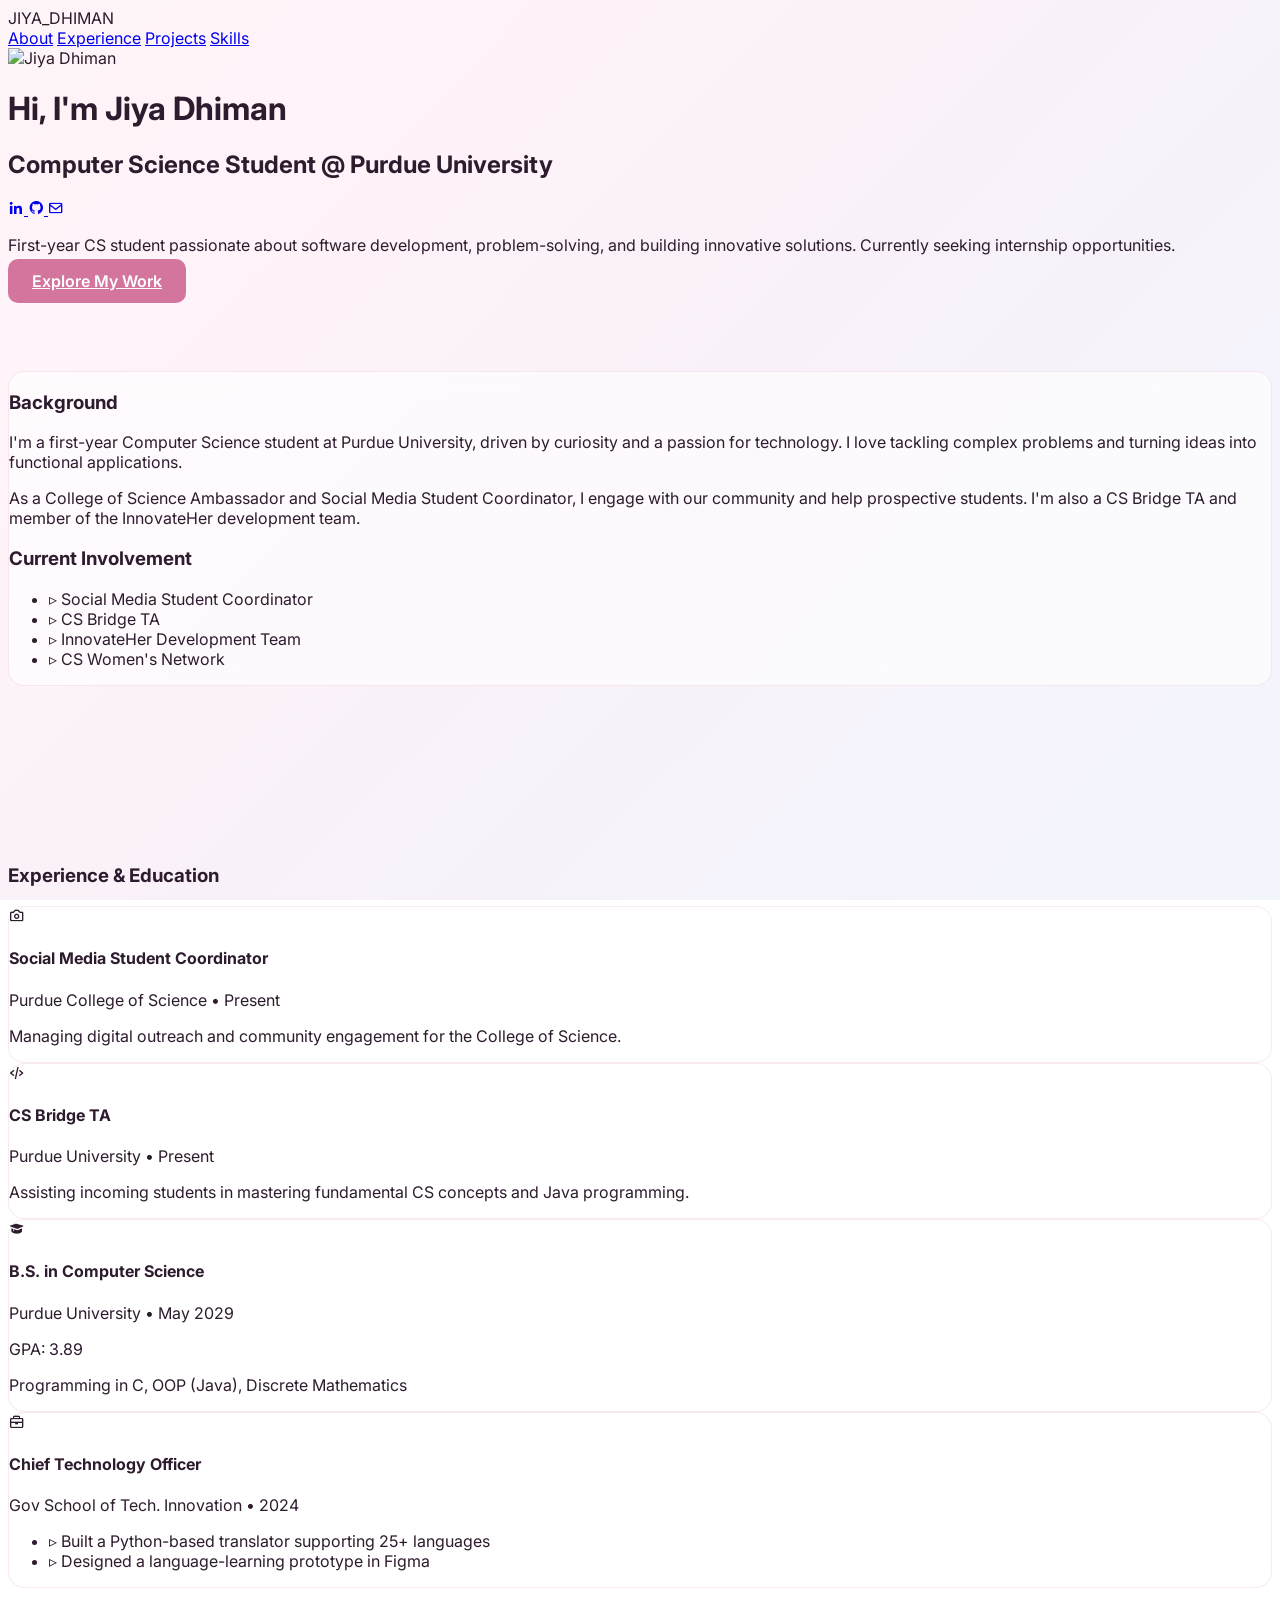
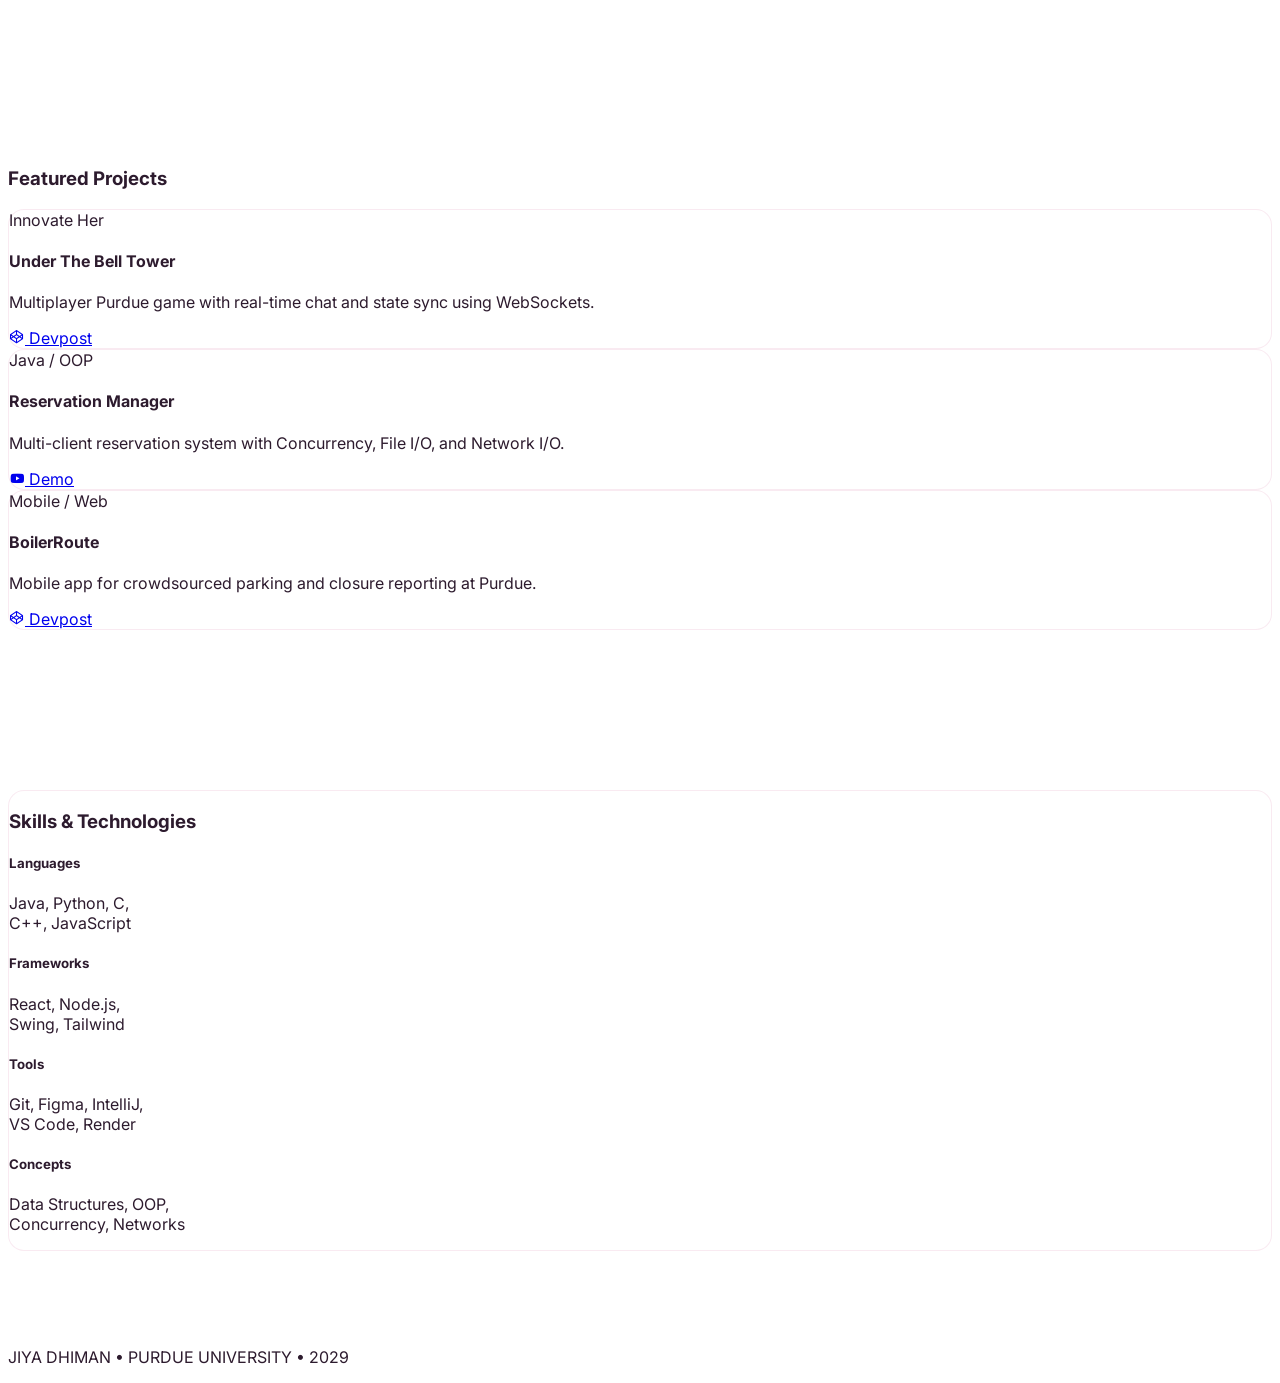
==== index.html @ 9a2dd588 "update" ====
<!DOCTYPE html>
<html lang="en">
<head>
    <meta charset="UTF-8">
    <meta name="viewport" content="width=device-width, initial-scale=1.0">
    <title>Jiya Dhiman | Purdue CS</title>
    <script src="https://cdn.tailwindcss.com"></script>
    <link href='https://unpkg.com/boxicons@2.1.4/css/boxicons.min.css' rel='stylesheet'>
    <link href="https://fonts.googleapis.com/css2?family=Inter:wght@400;500;600;700;800&display=swap" rel="stylesheet">
    <style>
        :root {
            --primary-pink: #d4759e;
            --border-glow: rgba(212, 117, 158, 0.15);
        }

        body {
            background: linear-gradient(135deg, #fef5f8 0%, #fef3f9 25%, #f9f1f9 50%, #f5f3fb 75%, #f3f5fc 100%);
            background-attachment: fixed;
            color: #2d1b2e;
            font-family: 'Inter', sans-serif;
            scroll-behavior: smooth;
        }

        .glass-card {
            background: rgba(255, 255, 255, 0.6);
            backdrop-filter: blur(12px);
            border: 1px solid var(--border-glow);
            border-radius: 1rem;
            transition: all 0.3s ease;
        }

        .glass-card:hover {
            transform: translateY(-5px);
            border-color: var(--primary-pink);
            box-shadow: 0 10px 30px -10px rgba(212, 117, 158, 0.3);
        }

        .pink-button {
            background-color: var(--primary-pink);
            color: white;
            padding: 0.75rem 1.5rem;
            border-radius: 0.625rem;
            font-weight: 600;
            transition: transform 0.2s;
        }

        .pink-button:hover {
            transform: scale(1.05);
        }

        section { padding-top: 5rem; padding-bottom: 5rem; }
    </style>
</head>
<body>

    <nav class="fixed top-0 w-full bg-white/70 backdrop-blur-md border-b border-pink-100 z-50 px-6 py-4">
        <div class="max-w-6xl mx-auto flex justify-between items-center">
            <div class="text-xl font-extrabold tracking-tighter text-[#d4759e]">JIYA_DHIMAN</div>
            <div class="hidden md:flex space-x-8 font-semibold text-sm uppercase tracking-wider">
                <a href="#about" class="hover:text-[#d4759e]">About</a>
                <a href="#experience" class="hover:text-[#d4759e]">Experience</a>
                <a href="#projects" class="hover:text-[#d4759e]">Projects</a>
                <a href="#skills" class="hover:text-[#d4759e]">Skills</a>
            </div>
        </div>
    </nav>

    <header class="min-h-screen flex flex-col items-center pt-32 text-center px-6">
        <div class="mb-10">
            <div class="w-80 h-80 rounded-full border-4 border-[#d4759e]/30 overflow-hidden shadow-2xl mx-auto">
                <img src="BPR_0367 (1).jpg" alt="Jiya Dhiman" class="w-full h-full object-cover shadow-inner" style="object-position: 60% 30%;">
            </div>
        </div>

        <h1 class="text-5xl md:text-7xl font-extrabold mb-4 tracking-tight">
            Hi, I'm <span class="text-[#d4759e]">Jiya Dhiman</span>
        </h1>
        <h2 class="text-xl md:text-2xl text-gray-500 font-medium mb-8">
            Computer Science Student @ Purdue University
        </h2>

        <div class="flex justify-center gap-6 mb-10">
            <a href="https://www.linkedin.com/in/jiya-dhiman-4bb05b312/" target="_blank" class="p-3 bg-white/50 rounded-full hover:bg-[#d4759e] hover:text-white transition-all shadow-sm flex items-center justify-center">
                <i class='bx bxl-linkedin text-2xl'></i>
            </a>
            <a href="https://github.com/jiya-dhiman" target="_blank" class="p-3 bg-white/50 rounded-full hover:bg-[#d4759e] hover:text-white transition-all shadow-sm flex items-center justify-center">
                <i class='bx bxl-github text-2xl'></i>
            </a>
            <a href="mailto:jdhiman@purdue.edu" class="p-3 bg-white/50 rounded-full hover:bg-[#d4759e] hover:text-white transition-all shadow-sm flex items-center justify-center">
                <i class='bx bx-envelope text-2xl'></i>
            </a>
        </div>

        <p class="max-w-2xl text-lg text-gray-600 leading-relaxed mb-10">
            First-year CS student passionate about software development, problem-solving, and building innovative solutions. Currently seeking internship opportunities.
        </p>
        <a href="#projects" class="pink-button shadow-xl">Explore My Work</a>
    </header>

    <section id="about" class="max-w-5xl mx-auto px-6">
        <div class="glass-card p-10 grid md:grid-cols-2 gap-12">
            <div>
                <h3 class="text-3xl font-bold mb-6">Background</h3>
                <p class="text-gray-700 leading-relaxed mb-4">
                    I'm a first-year Computer Science student at Purdue University, driven by curiosity and a passion for technology. I love tackling complex problems and turning ideas into functional applications.
                </p>
                <p class="text-gray-700 leading-relaxed">
                    As a College of Science Ambassador and Social Media Student Coordinator, I engage with our community and help prospective students. I'm also a CS Bridge TA and member of the InnovateHer development team.
                </p>
            </div>
            <div class="bg-white/40 p-6 rounded-xl border border-pink-50">
                <h3 class="text-xl font-bold mb-4">Current Involvement</h3>
                <ul class="space-y-3">
                    <li class="flex items-center gap-3"><span class="text-[#d4759e]">▹</span> Social Media Student Coordinator</li>
                    <li class="flex items-center gap-3"><span class="text-[#d4759e]">▹</span> CS Bridge TA</li>
                    <li class="flex items-center gap-3"><span class="text-[#d4759e]">▹</span> InnovateHer Development Team</li>
                    <li class="flex items-center gap-3"><span class="text-[#d4759e]">▹</span> CS Women's Network</li>
                </ul>
            </div>
        </div>
    </section>

    <section id="experience" class="max-w-4xl mx-auto px-6">
        <h3 class="text-3xl font-bold text-center mb-12 text-[#d4759e]">Experience & Education</h3>
        <div class="space-y-8">
            <div class="glass-card p-8 flex gap-6">
                <div class="hidden sm:block p-4 bg-pink-100 rounded-lg h-fit text-[#d4759e]"><i class='bx bx-camera text-2xl'></i></div>
                <div>
                    <h4 class="text-xl font-bold">Social Media Student Coordinator</h4>
                    <p class="font-semibold text-gray-600">Purdue College of Science • Present</p>
                    <p class="mt-2 text-gray-600 text-sm">Managing digital outreach and community engagement for the College of Science.</p>
                </div>
            </div>

            <div class="glass-card p-8 flex gap-6">
                <div class="hidden sm:block p-4 bg-pink-100 rounded-lg h-fit text-[#d4759e]"><i class='bx bx-code-alt text-2xl'></i></div>
                <div>
                    <h4 class="text-xl font-bold">CS Bridge TA</h4>
                    <p class="font-semibold text-gray-600">Purdue University • Present</p>
                    <p class="mt-2 text-gray-600 text-sm">Assisting incoming students in mastering fundamental CS concepts and Java programming.</p>
                </div>
            </div>

            <div class="glass-card p-8 flex gap-6">
                <div class="hidden sm:block p-4 bg-pink-100 rounded-lg h-fit text-[#d4759e]"><i class='bx bxs-graduation text-2xl'></i></div>
                <div>
                    <h4 class="text-xl font-bold">B.S. in Computer Science</h4>
                    <p class="font-semibold text-gray-600">Purdue University • May 2029</p>
                    <p class="text-sm text-[#d4759e] font-bold mt-1">GPA: 3.89</p>
                    <p class="mt-4 text-gray-600 text-sm italic">Programming in C, OOP (Java), Discrete Mathematics</p>
                </div>
            </div>
            <div class="glass-card p-8 flex gap-6">
                <div class="hidden sm:block p-4 bg-pink-100 rounded-lg h-fit text-[#d4759e]"><i class='bx bx-briefcase text-2xl'></i></div>
                <div>
                    <h4 class="text-xl font-bold">Chief Technology Officer</h4>
                    <p class="font-semibold text-gray-600">Gov School of Tech. Innovation • 2024</p>
                    <ul class="mt-4 text-gray-600 text-sm space-y-2">
                        <li>▹ Built a Python-based translator supporting 25+ languages</li>
                        <li>▹ Designed a language-learning prototype in Figma</li>
                    </ul>
                </div>
            </div>
        </div>
    </section>

    <section id="projects" class="max-w-6xl mx-auto px-6">
        <h3 class="text-3xl font-bold text-center mb-12 text-[#d4759e]">Featured Projects</h3>
        <div class="grid md:grid-cols-3 gap-8">
            <div class="glass-card p-8 flex flex-col">
                <span class="text-[10px] font-bold uppercase tracking-widest text-[#d4759e] mb-2">Innovate Her</span>
                <h4 class="text-xl font-bold mb-4">Under The Bell Tower</h4>
                <p class="text-gray-600 text-sm flex-grow">Multiplayer Purdue game with real-time chat and state sync using WebSockets.</p>
                <div class="mt-6 flex gap-4 text-gray-400">
                    <a href="https://devpost.com/YOUR_LINK_HERE" target="_blank" class="hover:text-[#d4759e] flex items-center gap-1 text-xs font-bold uppercase"><i class='bx bxl-codepen text-xl'></i> Devpost</a>
                </div>
            </div>

            <div class="glass-card p-8 flex flex-col">
                <span class="text-[10px] font-bold uppercase tracking-widest text-[#d4759e] mb-2">Java / OOP</span>
                <h4 class="text-xl font-bold mb-4">Reservation Manager</h4>
                <p class="text-gray-600 text-sm flex-grow">Multi-client reservation system with Concurrency, File I/O, and Network I/O.</p>
                <div class="mt-6 flex gap-4 text-gray-400">
                    <a href="https://youtube.com/YOUR_LINK_HERE" target="_blank" class="hover:text-[#d4759e] flex items-center gap-1 text-xs font-bold uppercase"><i class='bx bxl-youtube text-xl'></i> Demo</a>
                </div>
            </div>

            <div class="glass-card p-8 flex flex-col">
                <span class="text-[10px] font-bold uppercase tracking-widest text-[#d4759e] mb-2">Mobile / Web</span>
                <h4 class="text-xl font-bold mb-4">BoilerRoute</h4>
                <p class="text-gray-600 text-sm flex-grow">Mobile app for crowdsourced parking and closure reporting at Purdue.</p>
                <div class="mt-6 flex gap-4 text-gray-400">
                    <a href="https://devpost.com/YOUR_LINK_HERE" target="_blank" class="hover:text-[#d4759e] flex items-center gap-1 text-xs font-bold uppercase"><i class='bx bxl-codepen text-xl'></i> Devpost</a>
                </div>
            </div>
        </div>
    </section>

    <section id="skills" class="max-w-5xl mx-auto px-6">
        <div class="glass-card p-10">
            <h3 class="text-2xl font-bold mb-8 text-center">Skills & Technologies</h3>
            <div class="grid grid-cols-2 md:grid-cols-4 gap-6 text-center">
                <div>
                    <h5 class="font-bold text-[#d4759e] mb-3">Languages</h5>
                    <p class="text-sm text-gray-600 leading-loose">Java, Python, C,<br>C++, JavaScript</p>
                </div>
                <div>
                    <h5 class="font-bold text-[#d4759e] mb-3">Frameworks</h5>
                    <p class="text-sm text-gray-600 leading-loose">React, Node.js,<br>Swing, Tailwind</p>
                </div>
                <div>
                    <h5 class="font-bold text-[#d4759e] mb-3">Tools</h5>
                    <p class="text-sm text-gray-600 leading-loose">Git, Figma, IntelliJ,<br>VS Code, Render</p>
                </div>
                <div>
                    <h5 class="font-bold text-[#d4759e] mb-3">Concepts</h5>
                    <p class="text-sm text-gray-600 leading-loose">Data Structures, OOP,<br>Concurrency, Networks</p>
                </div>
            </div>
        </div>
    </section>

    <footer class="py-12 border-t border-pink-100 text-center text-gray-400 text-xs tracking-widest">
        <p>JIYA DHIMAN • PURDUE UNIVERSITY • 2029</p>
    </footer>

</body>
</html>
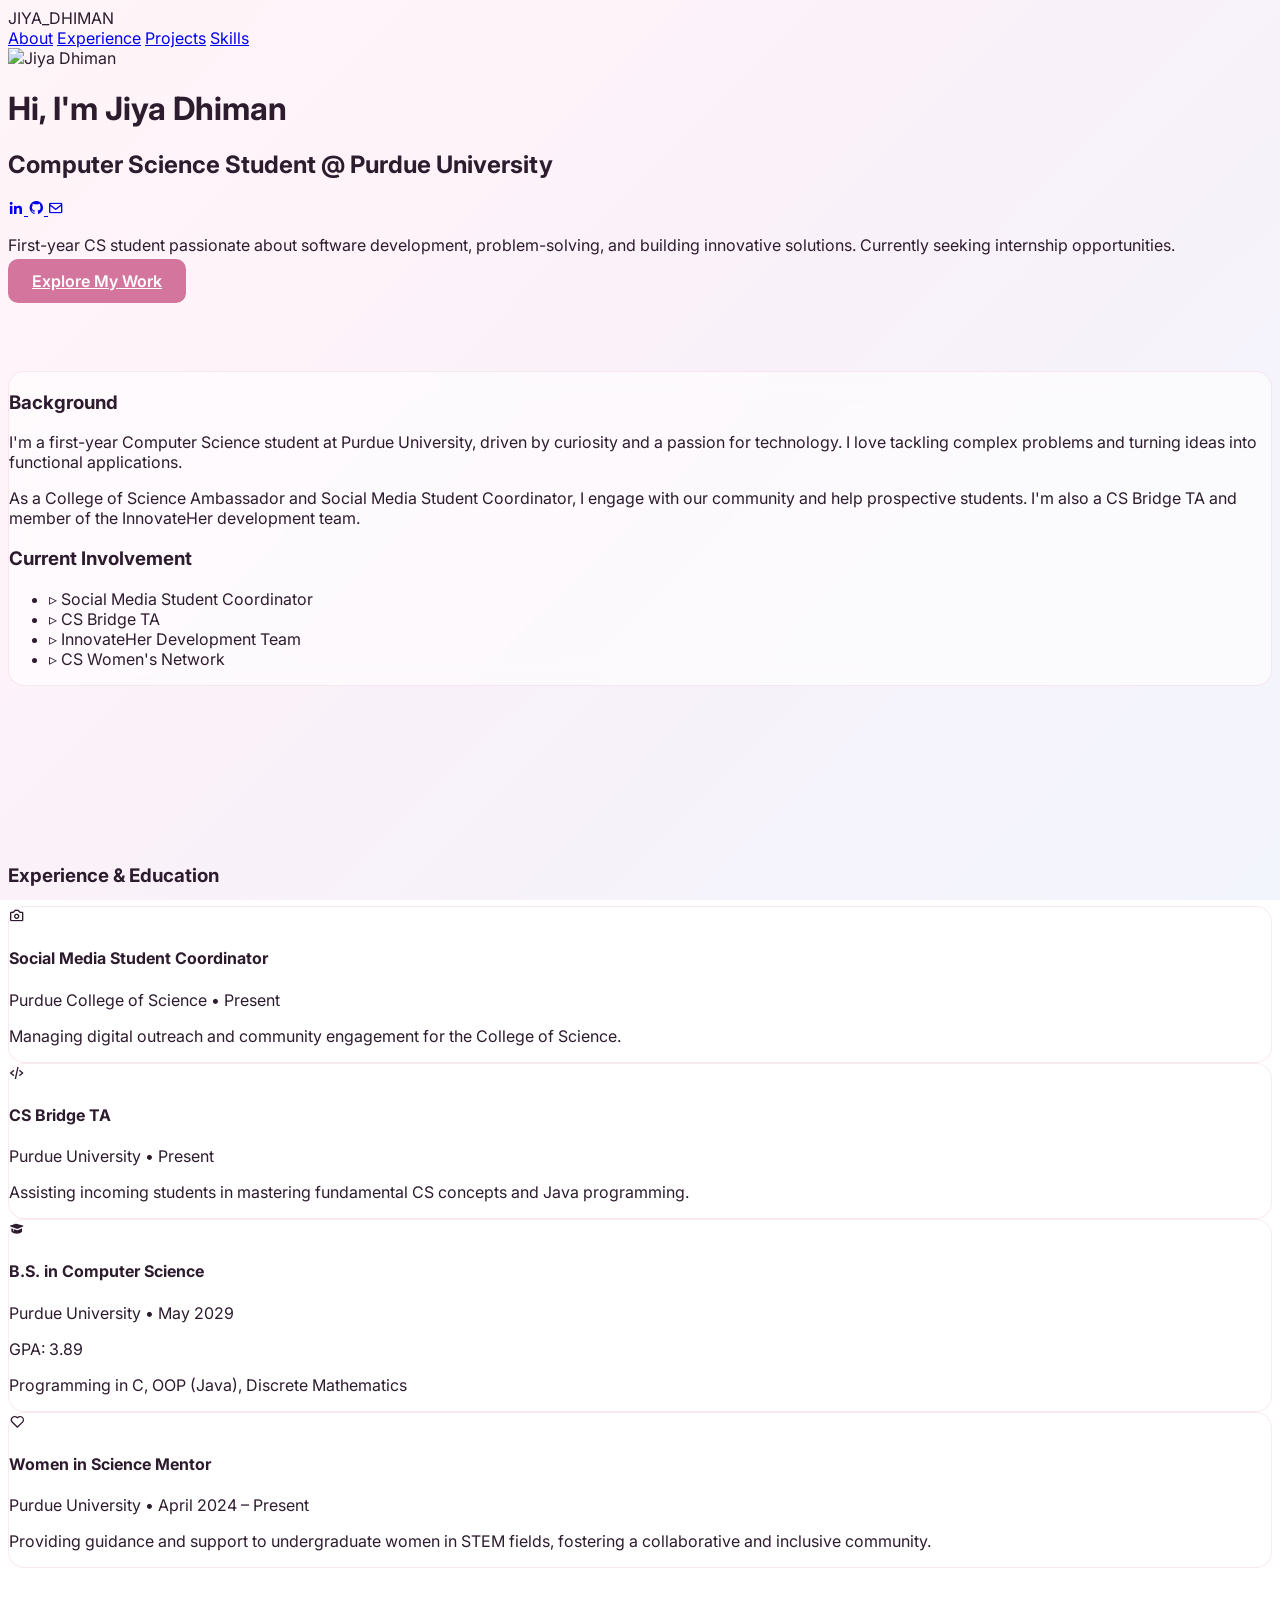
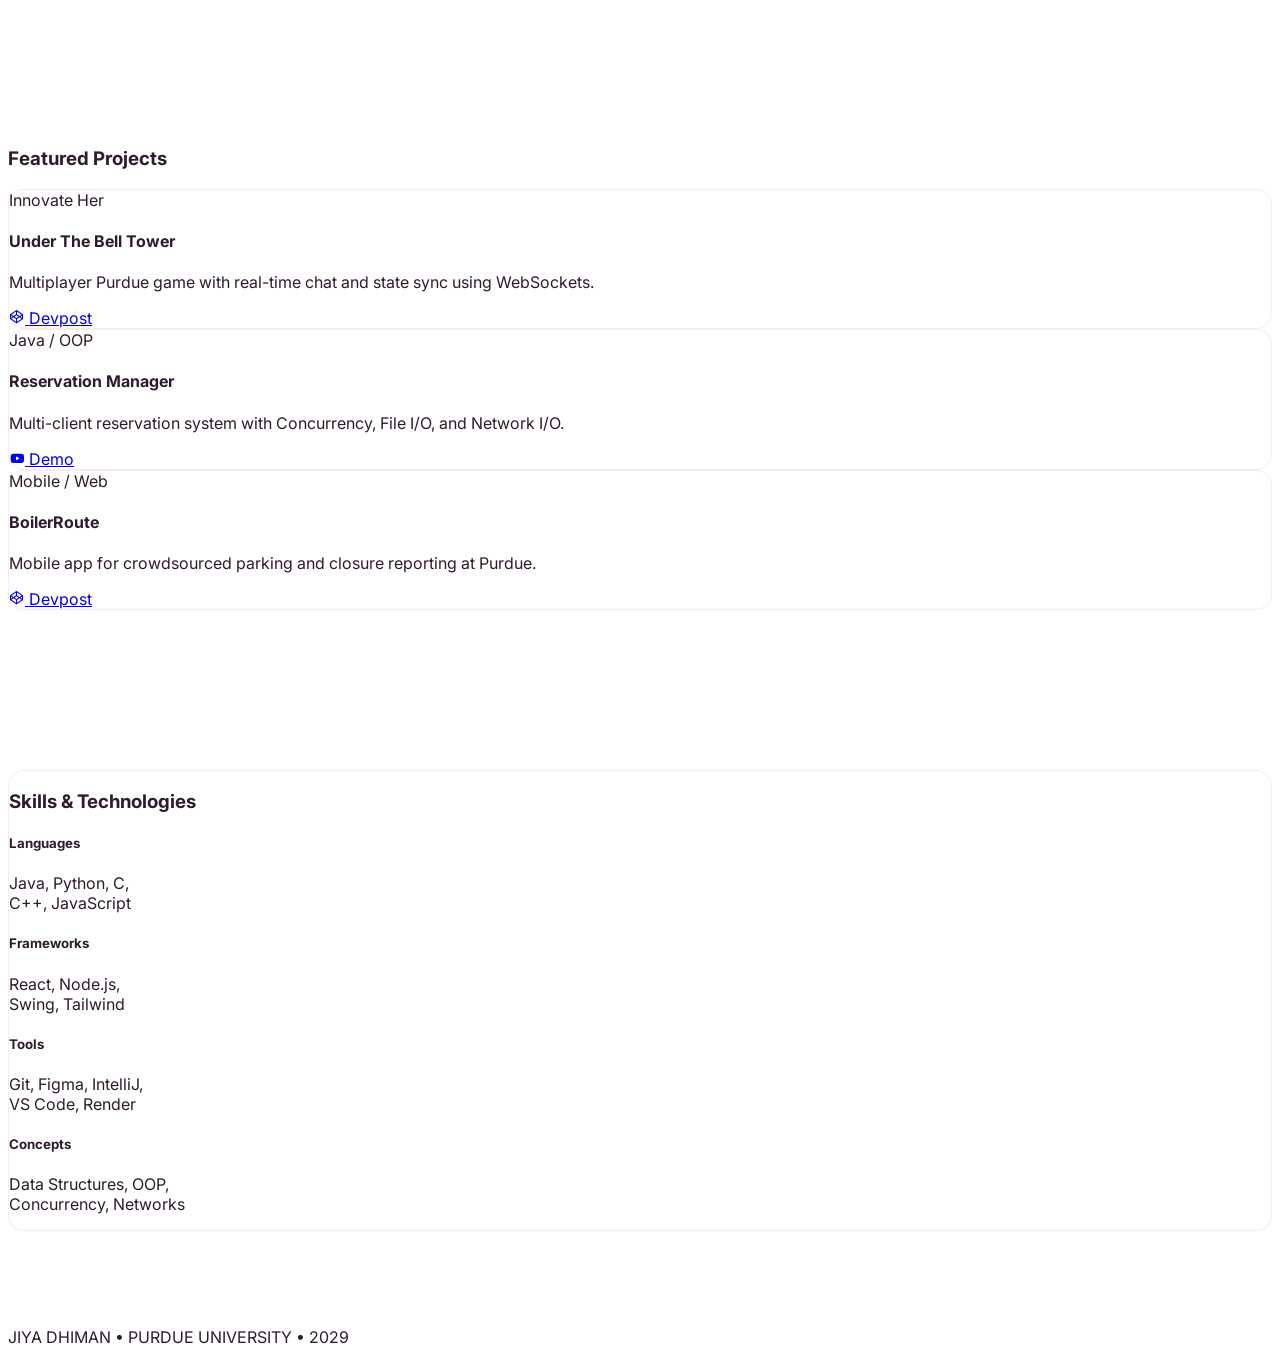
==== commit 24ad9e3b: "replaced experience" ====
--- a/index.html
+++ b/index.html
@@ -151,14 +151,11 @@
                 </div>
             </div>
             <div class="glass-card p-8 flex gap-6">
-                <div class="hidden sm:block p-4 bg-pink-100 rounded-lg h-fit text-[#d4759e]"><i class='bx bx-briefcase text-2xl'></i></div>
-                <div>
-                    <h4 class="text-xl font-bold">Chief Technology Officer</h4>
-                    <p class="font-semibold text-gray-600">Gov School of Tech. Innovation • 2024</p>
-                    <ul class="mt-4 text-gray-600 text-sm space-y-2">
-                        <li>▹ Built a Python-based translator supporting 25+ languages</li>
-                        <li>▹ Designed a language-learning prototype in Figma</li>
-                    </ul>
+                <div class="hidden sm:block p-4 bg-pink-100 rounded-lg h-fit text-[#d4759e]"><i class='bx bx-heart text-2xl'></i></div>
+                <div>
+                    <h4 class="text-xl font-bold">Women in Science Mentor</h4>
+                    <p class="font-semibold text-gray-600">Purdue University • April 2024 – Present</p>
+                    <p class="mt-2 text-gray-600 text-sm">Providing guidance and support to undergraduate women in STEM fields, fostering a collaborative and inclusive community.</p>
                 </div>
             </div>
         </div>
@@ -172,7 +169,7 @@
                 <h4 class="text-xl font-bold mb-4">Under The Bell Tower</h4>
                 <p class="text-gray-600 text-sm flex-grow">Multiplayer Purdue game with real-time chat and state sync using WebSockets.</p>
                 <div class="mt-6 flex gap-4 text-gray-400">
-                    <a href="https://devpost.com/YOUR_LINK_HERE" target="_blank" class="hover:text-[#d4759e] flex items-center gap-1 text-xs font-bold uppercase"><i class='bx bxl-codepen text-xl'></i> Devpost</a>
+                    <a href="https://devpost.com/software/under-the-bell-tower" target="_blank" class="hover:text-[#d4759e] flex items-center gap-1 text-xs font-bold uppercase"><i class='bx bxl-codepen text-xl'></i> Devpost</a>
                 </div>
             </div>
 
@@ -181,7 +178,7 @@
                 <h4 class="text-xl font-bold mb-4">Reservation Manager</h4>
                 <p class="text-gray-600 text-sm flex-grow">Multi-client reservation system with Concurrency, File I/O, and Network I/O.</p>
                 <div class="mt-6 flex gap-4 text-gray-400">
-                    <a href="https://youtube.com/YOUR_LINK_HERE" target="_blank" class="hover:text-[#d4759e] flex items-center gap-1 text-xs font-bold uppercase"><i class='bx bxl-youtube text-xl'></i> Demo</a>
+                    <a href="https://youtu.be/wPv7WEtXi2s" target="_blank" class="hover:text-[#d4759e] flex items-center gap-1 text-xs font-bold uppercase"><i class='bx bxl-youtube text-xl'></i> Demo</a>
                 </div>
             </div>
 
@@ -190,7 +187,7 @@
                 <h4 class="text-xl font-bold mb-4">BoilerRoute</h4>
                 <p class="text-gray-600 text-sm flex-grow">Mobile app for crowdsourced parking and closure reporting at Purdue.</p>
                 <div class="mt-6 flex gap-4 text-gray-400">
-                    <a href="https://devpost.com/YOUR_LINK_HERE" target="_blank" class="hover:text-[#d4759e] flex items-center gap-1 text-xs font-bold uppercase"><i class='bx bxl-codepen text-xl'></i> Devpost</a>
+                    <a href="https://devpost.com/software/boiler-route" target="_blank" class="hover:text-[#d4759e] flex items-center gap-1 text-xs font-bold uppercase"><i class='bx bxl-codepen text-xl'></i> Devpost</a>
                 </div>
             </div>
         </div>
@@ -225,4 +222,4 @@
     </footer>
 
 </body>
-</html>+</html>
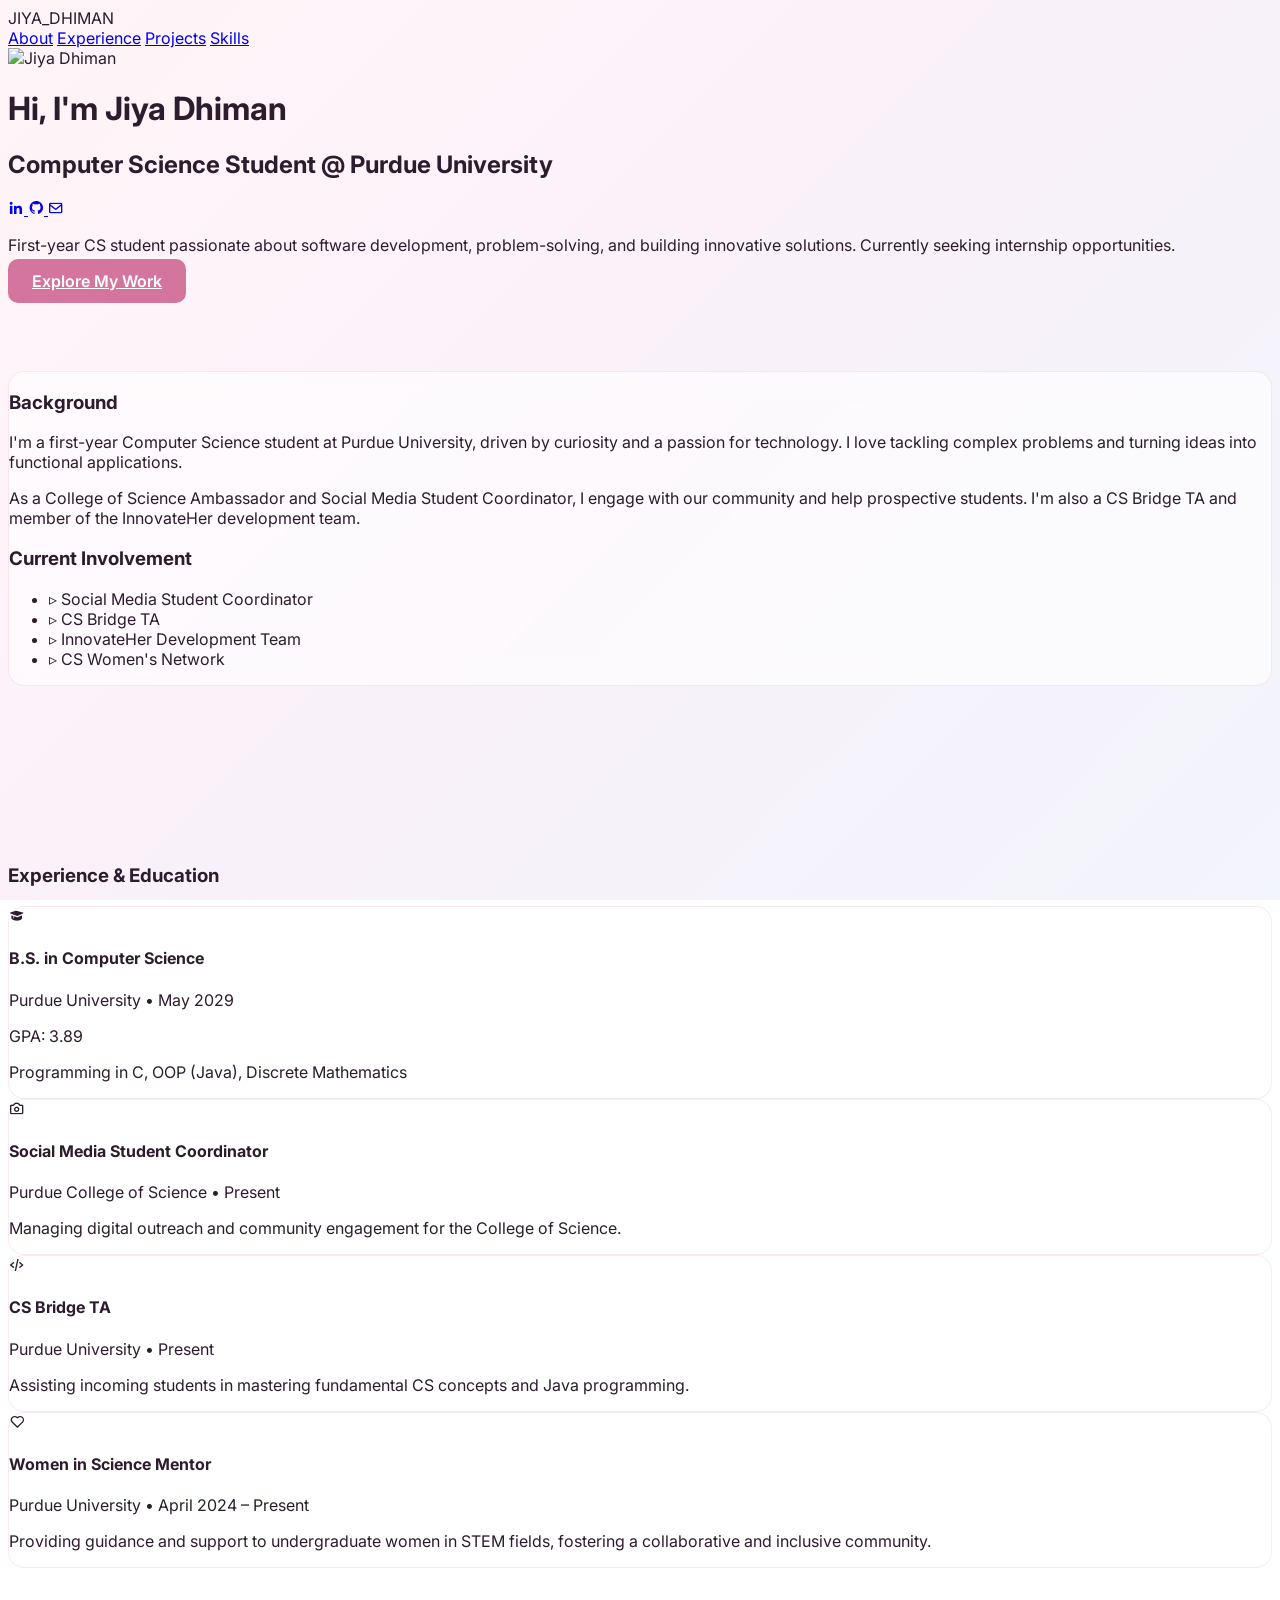
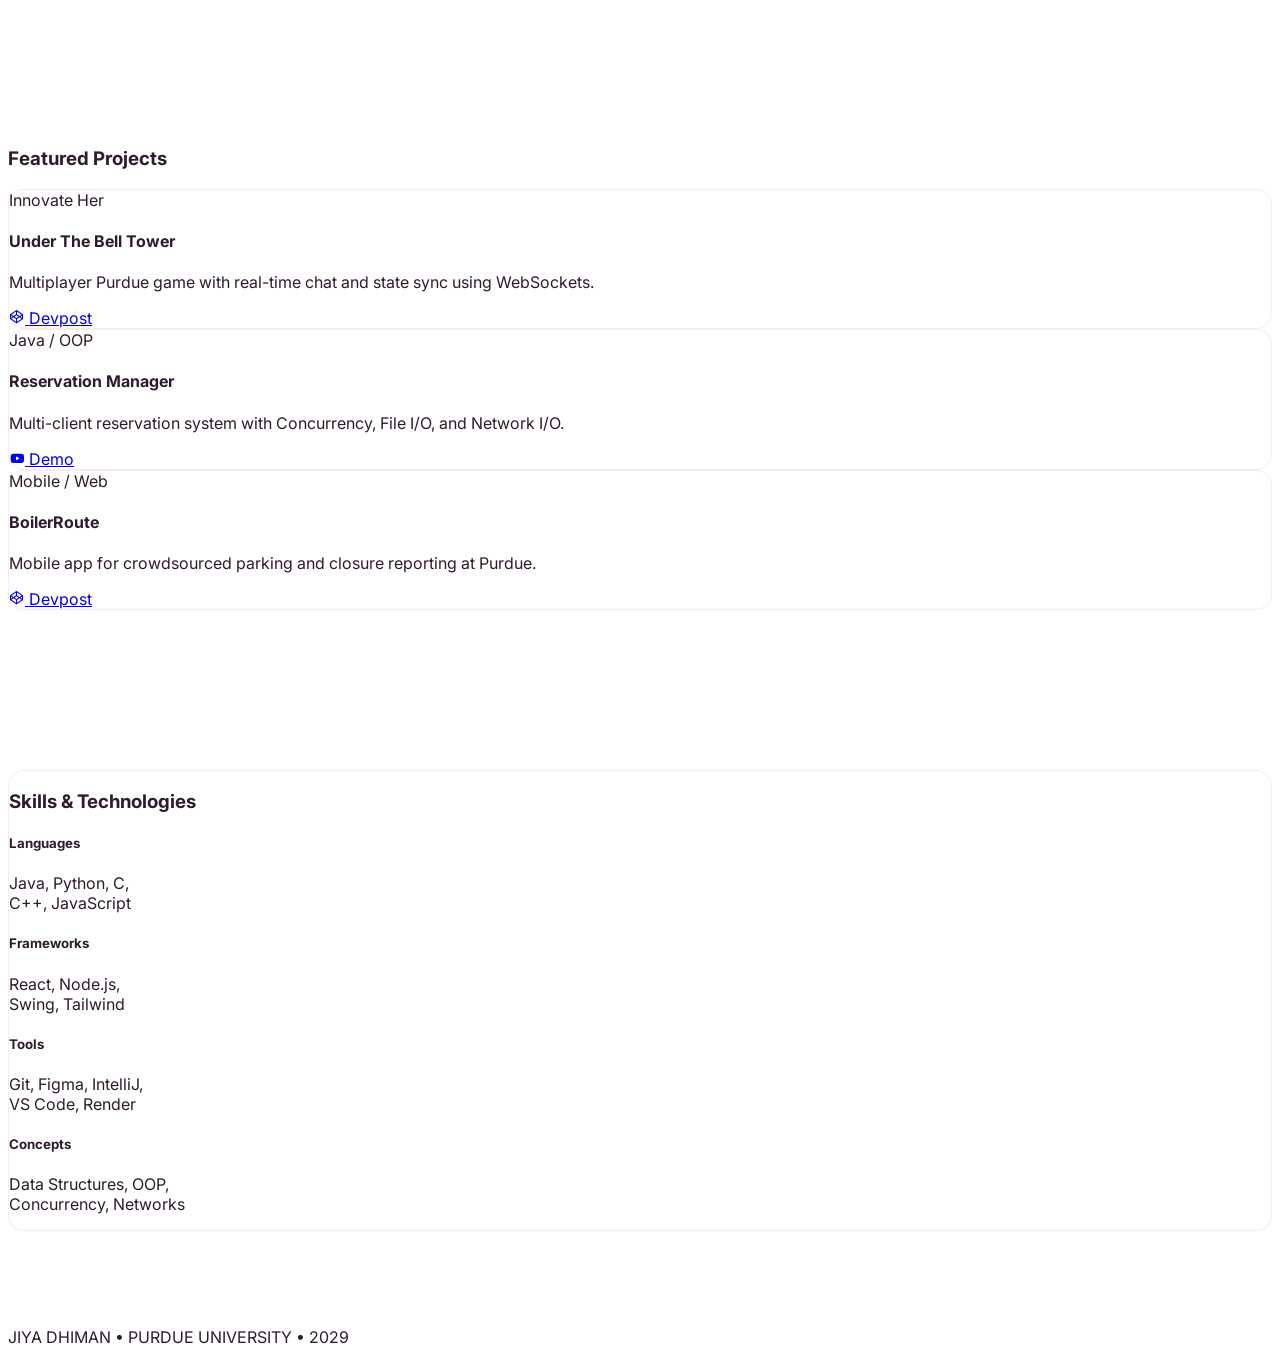
==== commit 0680d993: "reorder" ====
--- a/index.html
+++ b/index.html
@@ -123,25 +123,7 @@
     <section id="experience" class="max-w-4xl mx-auto px-6">
         <h3 class="text-3xl font-bold text-center mb-12 text-[#d4759e]">Experience & Education</h3>
         <div class="space-y-8">
-            <div class="glass-card p-8 flex gap-6">
-                <div class="hidden sm:block p-4 bg-pink-100 rounded-lg h-fit text-[#d4759e]"><i class='bx bx-camera text-2xl'></i></div>
-                <div>
-                    <h4 class="text-xl font-bold">Social Media Student Coordinator</h4>
-                    <p class="font-semibold text-gray-600">Purdue College of Science • Present</p>
-                    <p class="mt-2 text-gray-600 text-sm">Managing digital outreach and community engagement for the College of Science.</p>
-                </div>
-            </div>
-
-            <div class="glass-card p-8 flex gap-6">
-                <div class="hidden sm:block p-4 bg-pink-100 rounded-lg h-fit text-[#d4759e]"><i class='bx bx-code-alt text-2xl'></i></div>
-                <div>
-                    <h4 class="text-xl font-bold">CS Bridge TA</h4>
-                    <p class="font-semibold text-gray-600">Purdue University • Present</p>
-                    <p class="mt-2 text-gray-600 text-sm">Assisting incoming students in mastering fundamental CS concepts and Java programming.</p>
-                </div>
-            </div>
-
-            <div class="glass-card p-8 flex gap-6">
+             <div class="glass-card p-8 flex gap-6">
                 <div class="hidden sm:block p-4 bg-pink-100 rounded-lg h-fit text-[#d4759e]"><i class='bx bxs-graduation text-2xl'></i></div>
                 <div>
                     <h4 class="text-xl font-bold">B.S. in Computer Science</h4>
@@ -150,6 +132,25 @@
                     <p class="mt-4 text-gray-600 text-sm italic">Programming in C, OOP (Java), Discrete Mathematics</p>
                 </div>
             </div>
+            
+            <div class="glass-card p-8 flex gap-6">
+                <div class="hidden sm:block p-4 bg-pink-100 rounded-lg h-fit text-[#d4759e]"><i class='bx bx-camera text-2xl'></i></div>
+                <div>
+                    <h4 class="text-xl font-bold">Social Media Student Coordinator</h4>
+                    <p class="font-semibold text-gray-600">Purdue College of Science • Present</p>
+                    <p class="mt-2 text-gray-600 text-sm">Managing digital outreach and community engagement for the College of Science.</p>
+                </div>
+            </div>
+
+            <div class="glass-card p-8 flex gap-6">
+                <div class="hidden sm:block p-4 bg-pink-100 rounded-lg h-fit text-[#d4759e]"><i class='bx bx-code-alt text-2xl'></i></div>
+                <div>
+                    <h4 class="text-xl font-bold">CS Bridge TA</h4>
+                    <p class="font-semibold text-gray-600">Purdue University • Present</p>
+                    <p class="mt-2 text-gray-600 text-sm">Assisting incoming students in mastering fundamental CS concepts and Java programming.</p>
+                </div>
+            </div>
+
             <div class="glass-card p-8 flex gap-6">
                 <div class="hidden sm:block p-4 bg-pink-100 rounded-lg h-fit text-[#d4759e]"><i class='bx bx-heart text-2xl'></i></div>
                 <div>
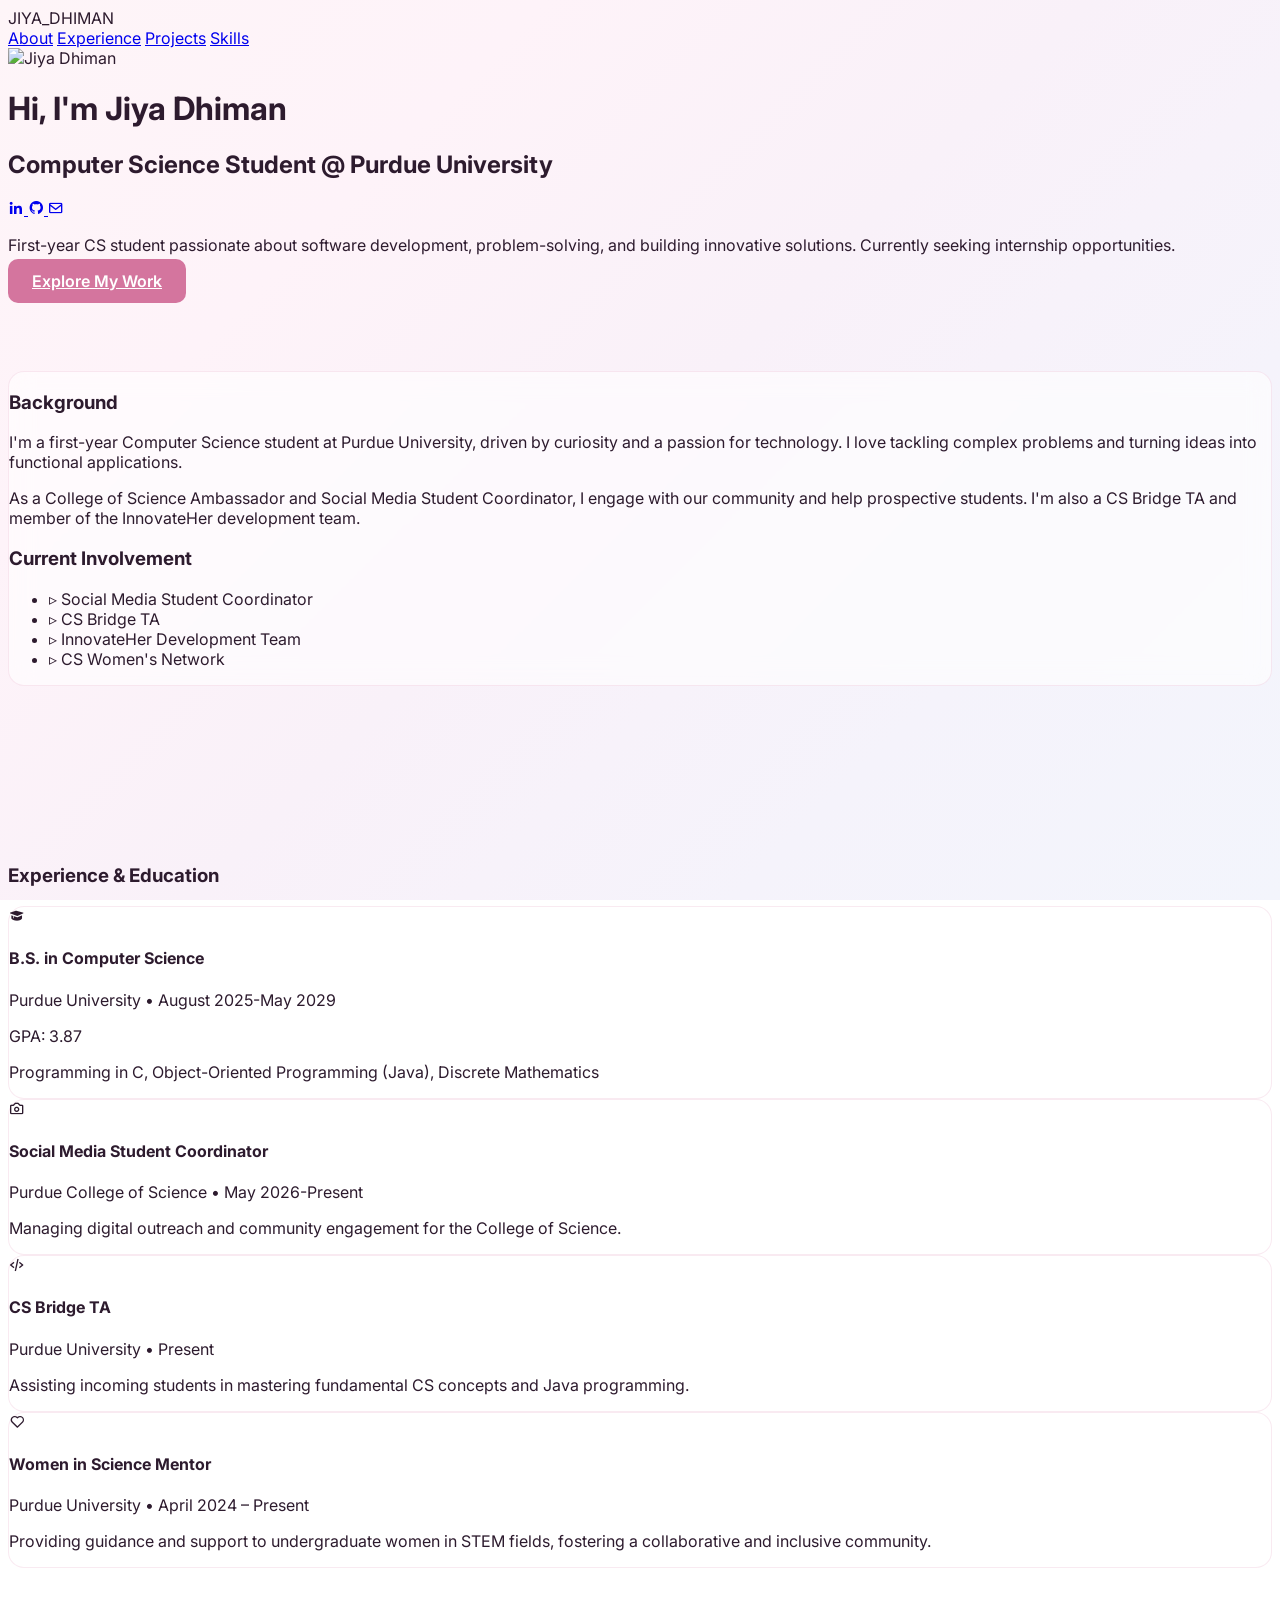
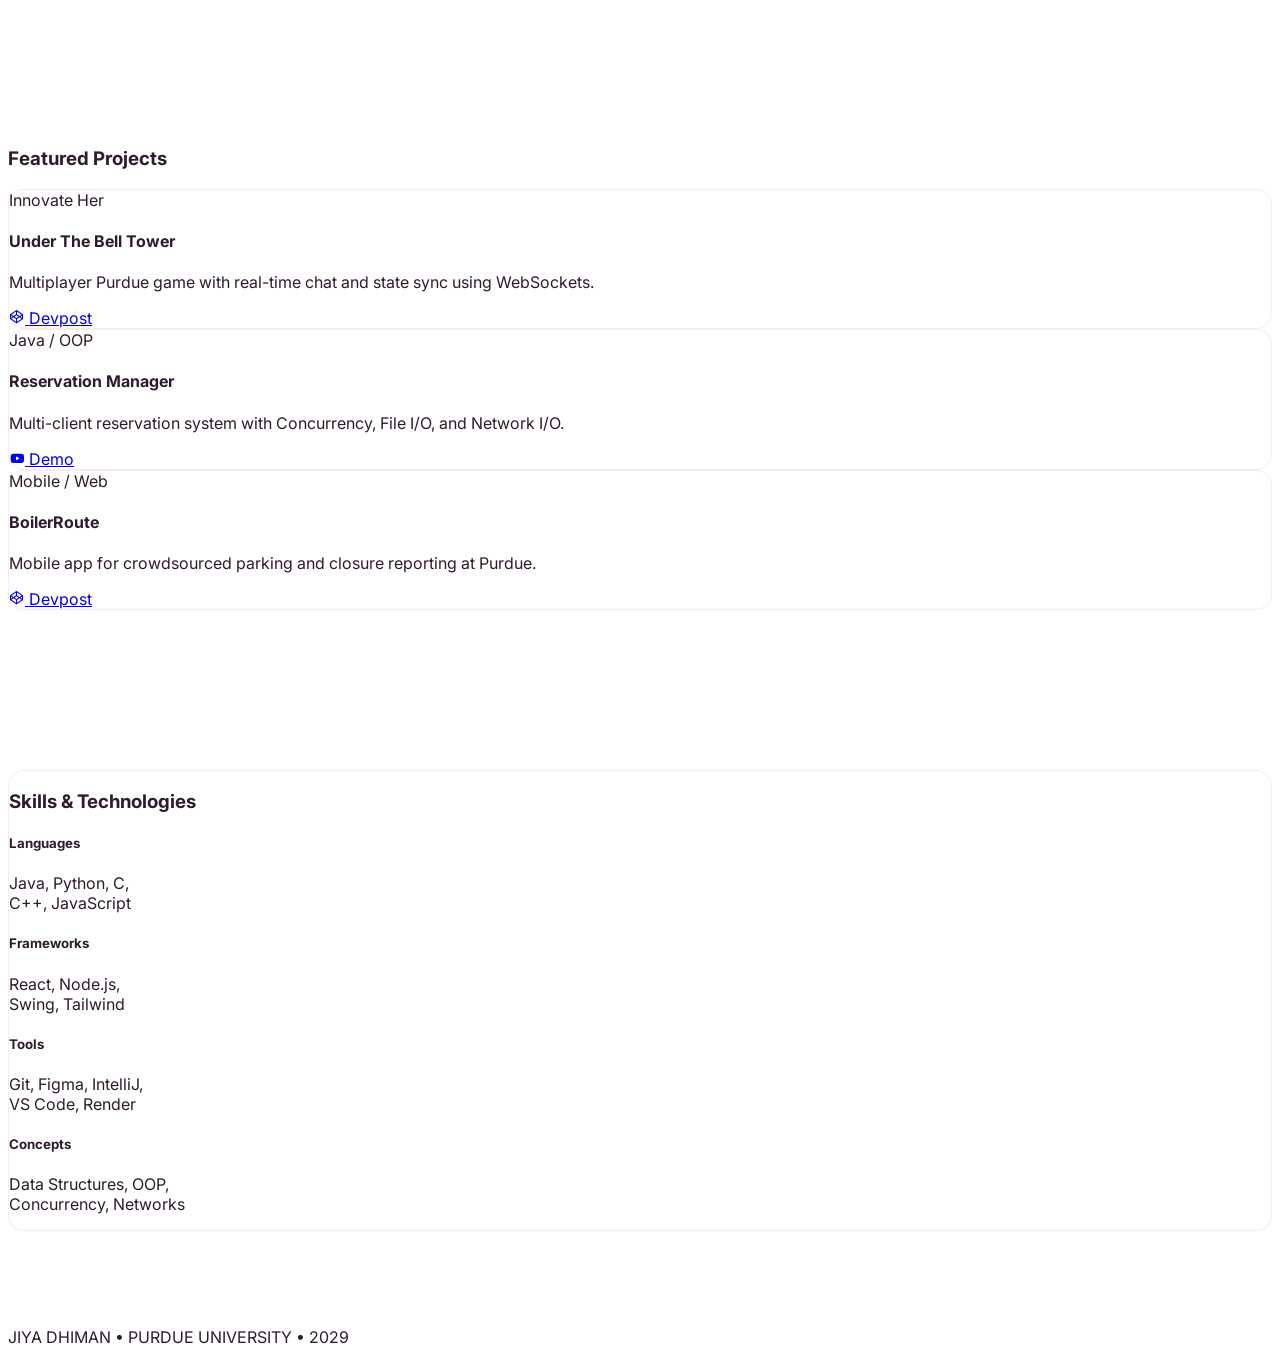
==== commit 912ee348: "update index.html" ====
--- a/index.html
+++ b/index.html
@@ -127,17 +127,17 @@
                 <div class="hidden sm:block p-4 bg-pink-100 rounded-lg h-fit text-[#d4759e]"><i class='bx bxs-graduation text-2xl'></i></div>
                 <div>
                     <h4 class="text-xl font-bold">B.S. in Computer Science</h4>
-                    <p class="font-semibold text-gray-600">Purdue University • May 2029</p>
-                    <p class="text-sm text-[#d4759e] font-bold mt-1">GPA: 3.89</p>
-                    <p class="mt-4 text-gray-600 text-sm italic">Programming in C, OOP (Java), Discrete Mathematics</p>
-                </div>
-            </div>
-            
+                    <p class="font-semibold text-gray-600">Purdue University • August 2025-May 2029</p>
+                    <p class="text-sm text-[#d4759e] font-bold mt-1">GPA: 3.87</p>
+                    <p class="mt-4 text-gray-600 text-sm italic">Programming in C, Object-Oriented Programming (Java), Discrete Mathematics</p>
+                </div>
+            </div>
+
             <div class="glass-card p-8 flex gap-6">
                 <div class="hidden sm:block p-4 bg-pink-100 rounded-lg h-fit text-[#d4759e]"><i class='bx bx-camera text-2xl'></i></div>
                 <div>
                     <h4 class="text-xl font-bold">Social Media Student Coordinator</h4>
-                    <p class="font-semibold text-gray-600">Purdue College of Science • Present</p>
+                    <p class="font-semibold text-gray-600">Purdue College of Science • May 2026-Present</p>
                     <p class="mt-2 text-gray-600 text-sm">Managing digital outreach and community engagement for the College of Science.</p>
                 </div>
             </div>
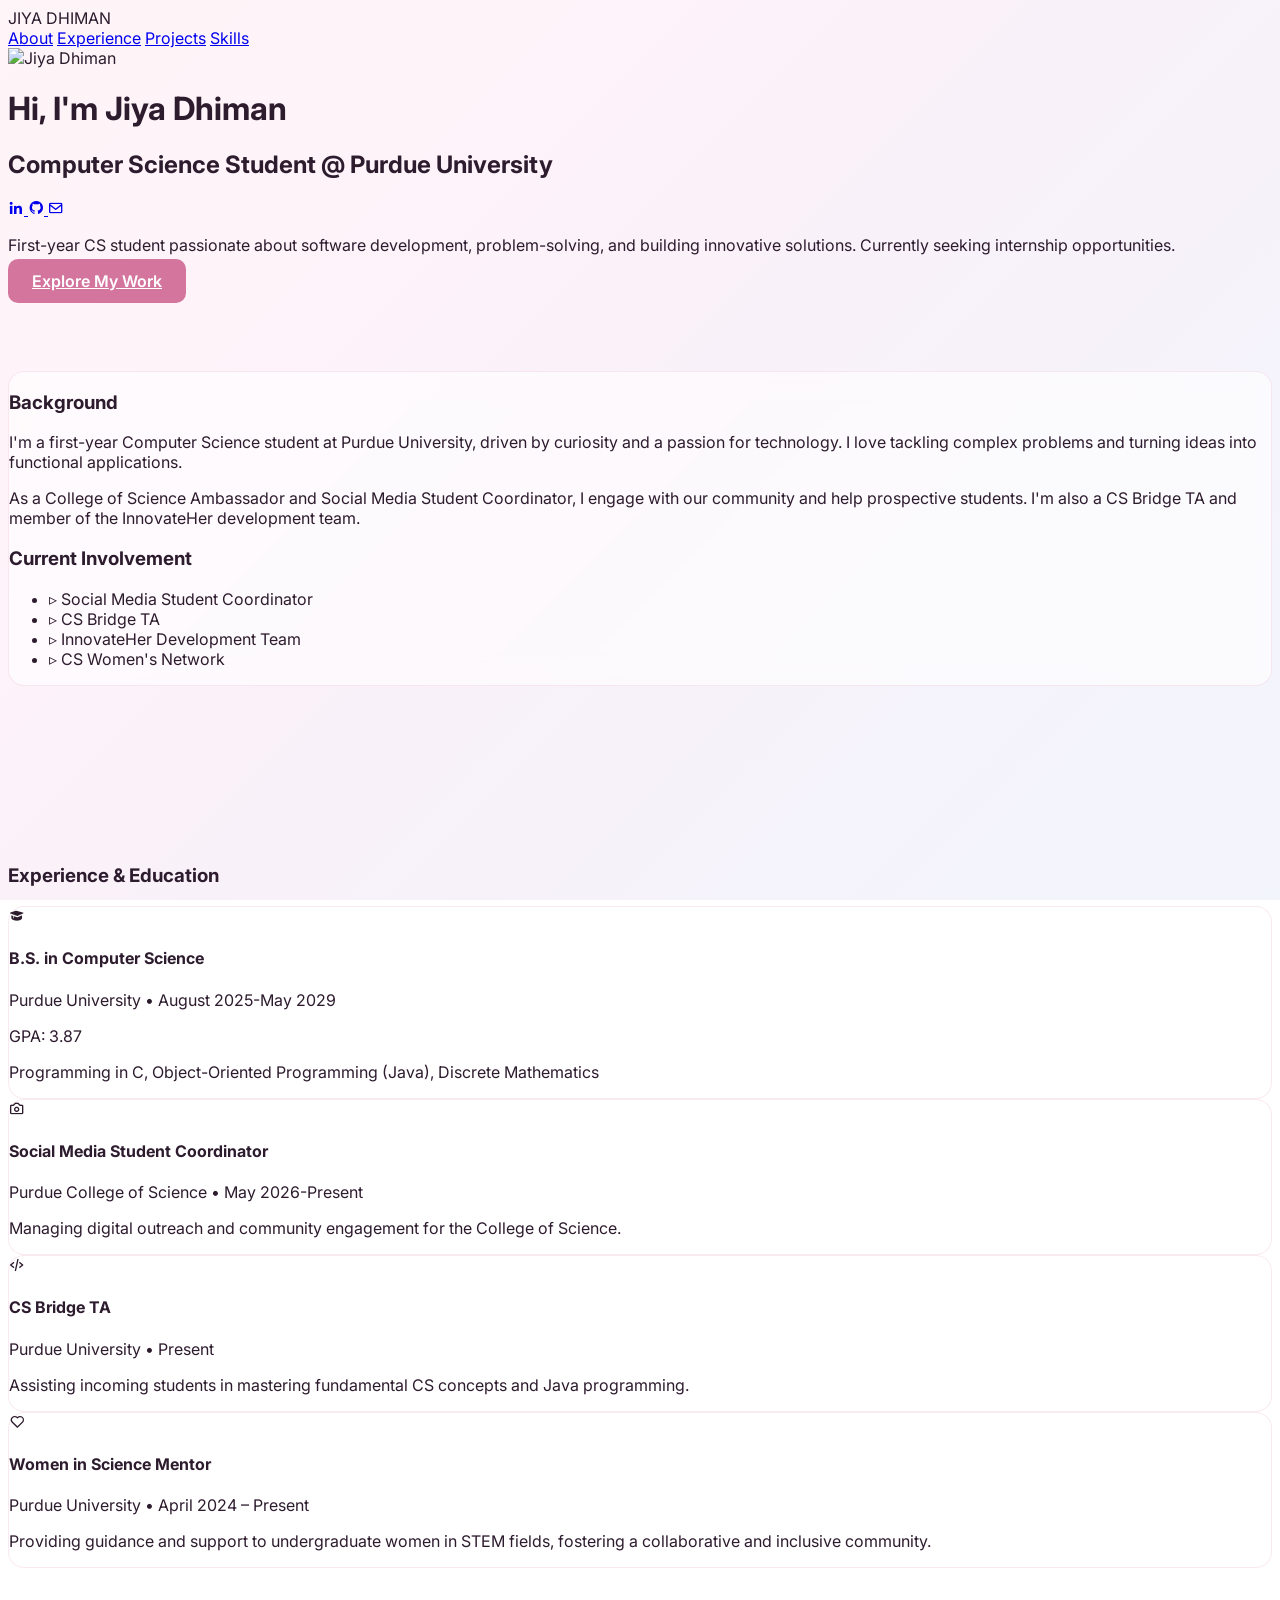
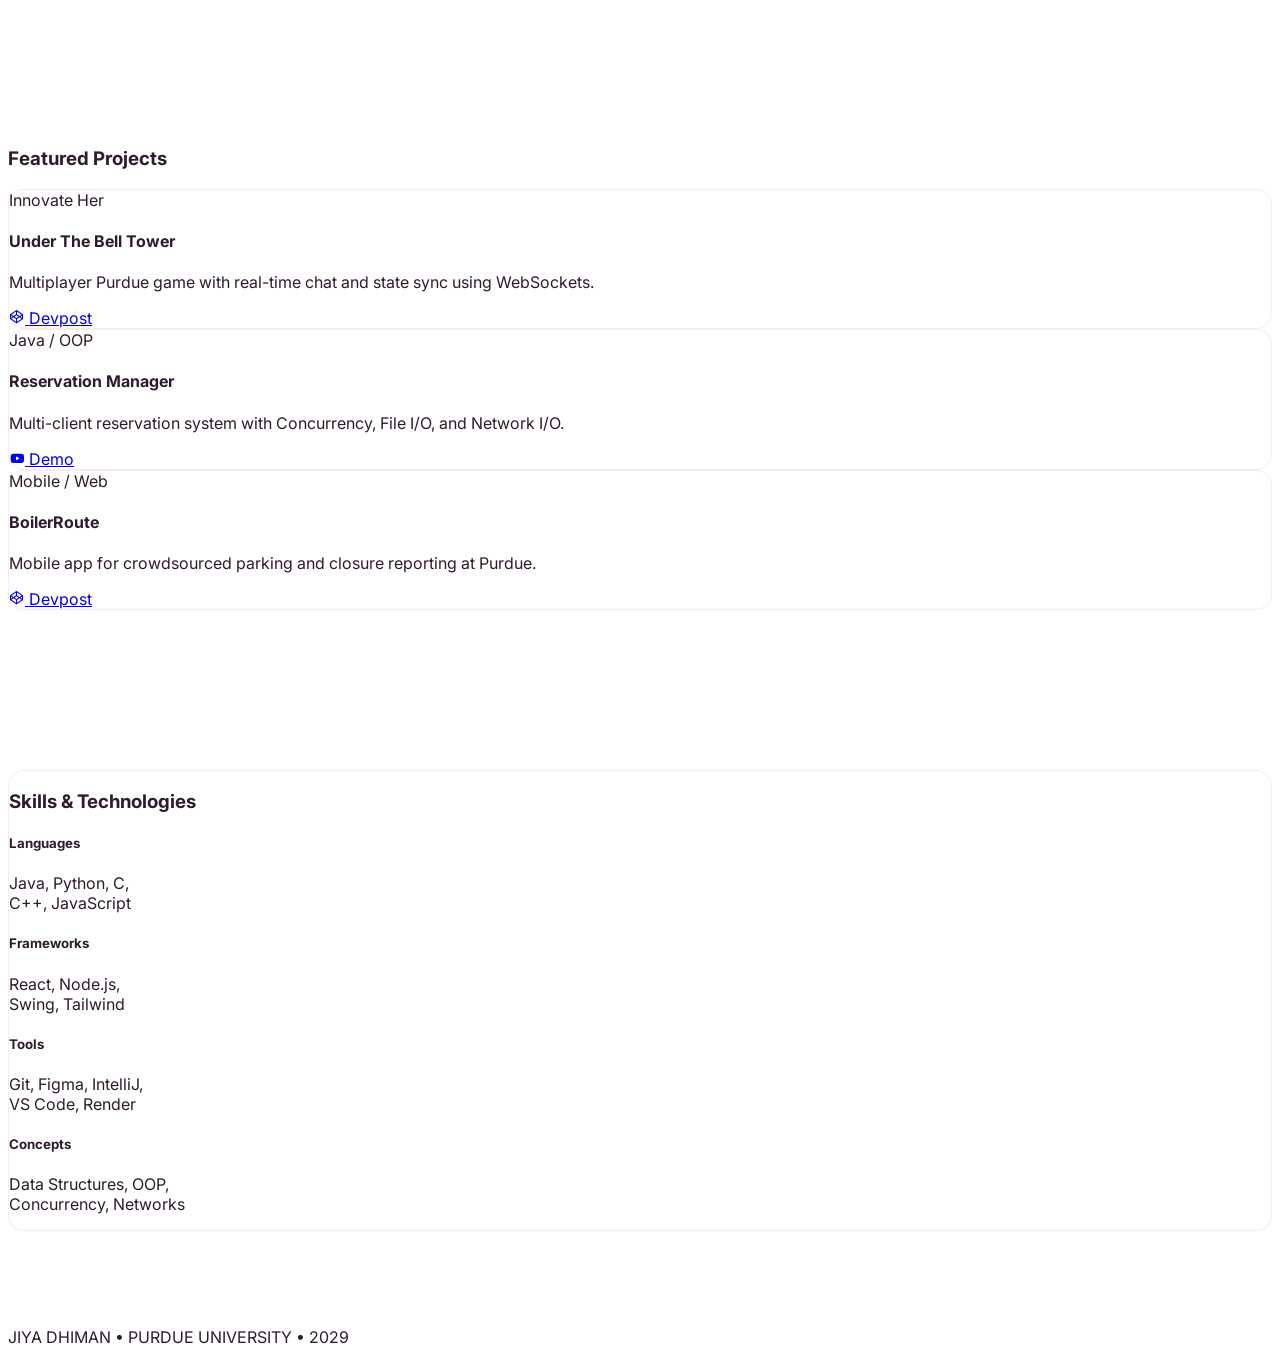
==== commit f1442c32: "Fix name formatting in navigation bar" ====
--- a/index.html
+++ b/index.html
@@ -55,7 +55,7 @@
 
     <nav class="fixed top-0 w-full bg-white/70 backdrop-blur-md border-b border-pink-100 z-50 px-6 py-4">
         <div class="max-w-6xl mx-auto flex justify-between items-center">
-            <div class="text-xl font-extrabold tracking-tighter text-[#d4759e]">JIYA_DHIMAN</div>
+            <div class="text-xl font-extrabold tracking-tighter text-[#d4759e]">JIYA DHIMAN</div>
             <div class="hidden md:flex space-x-8 font-semibold text-sm uppercase tracking-wider">
                 <a href="#about" class="hover:text-[#d4759e]">About</a>
                 <a href="#experience" class="hover:text-[#d4759e]">Experience</a>
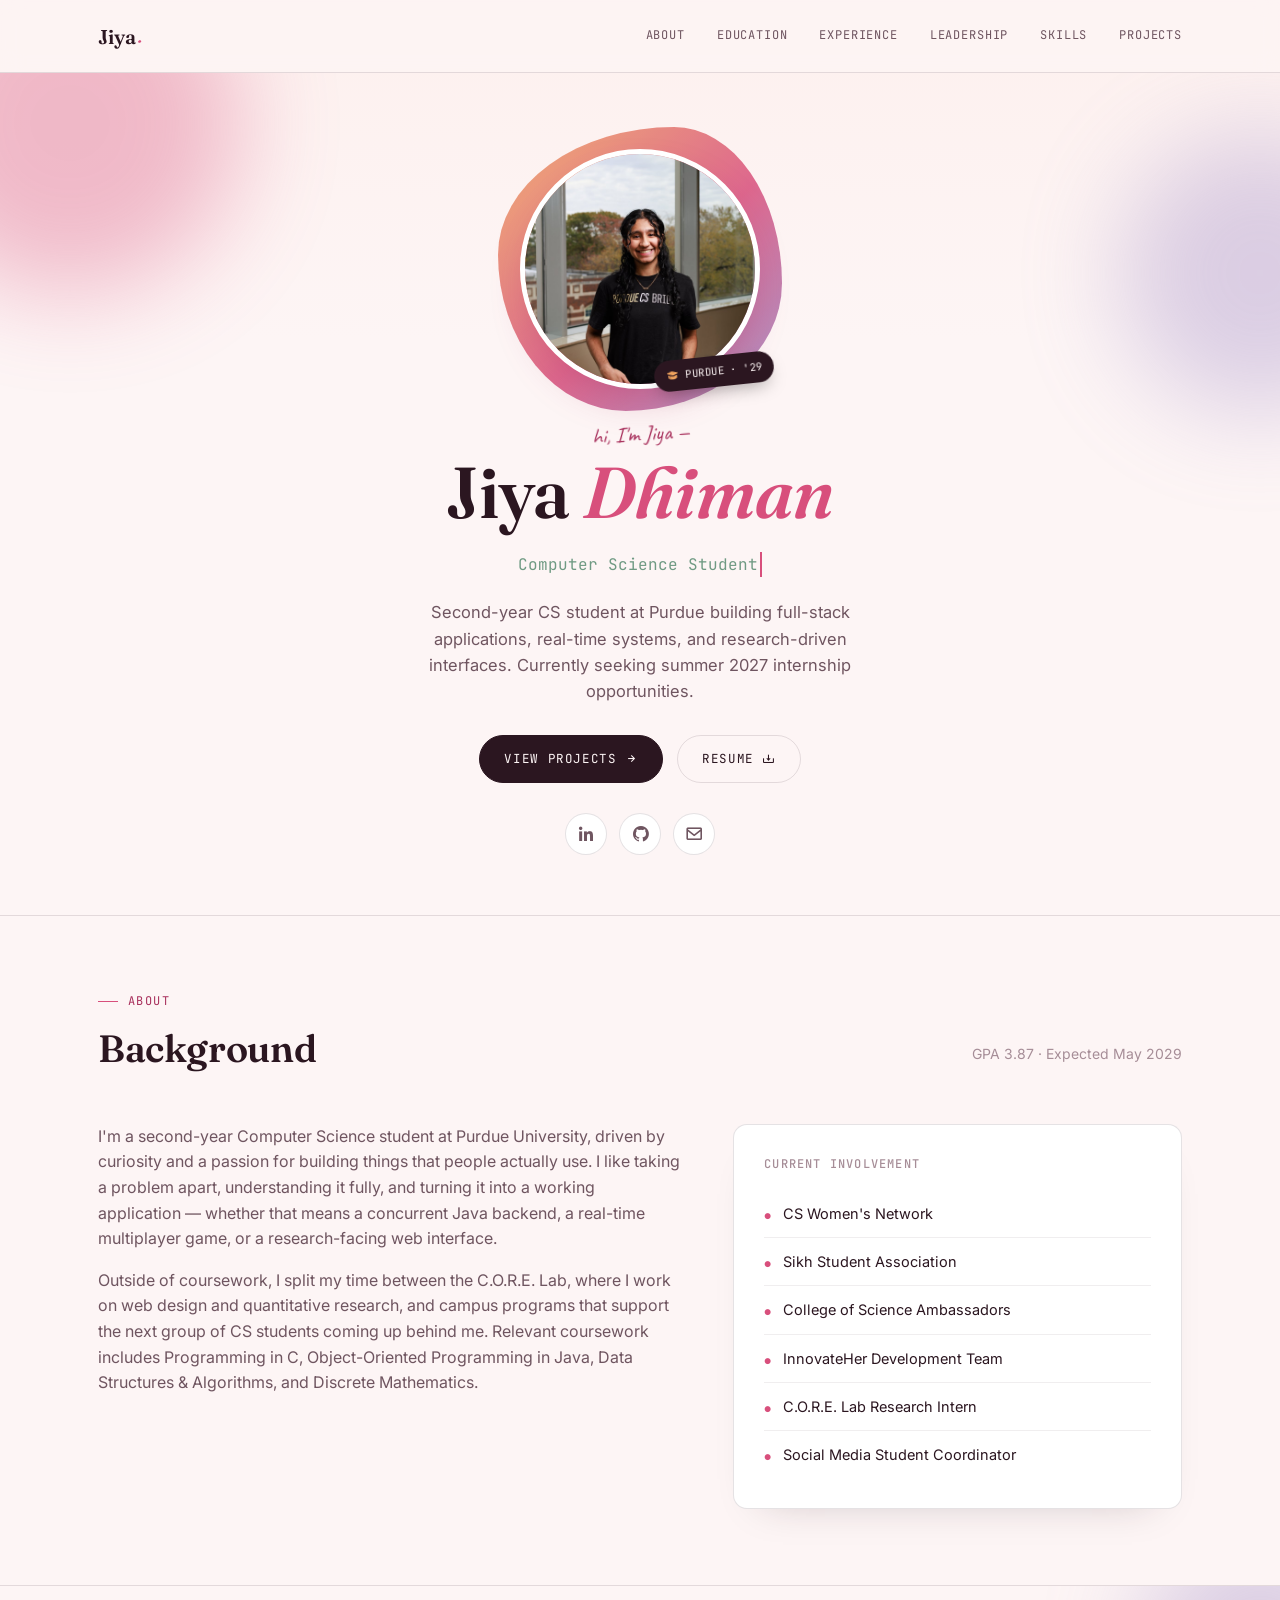
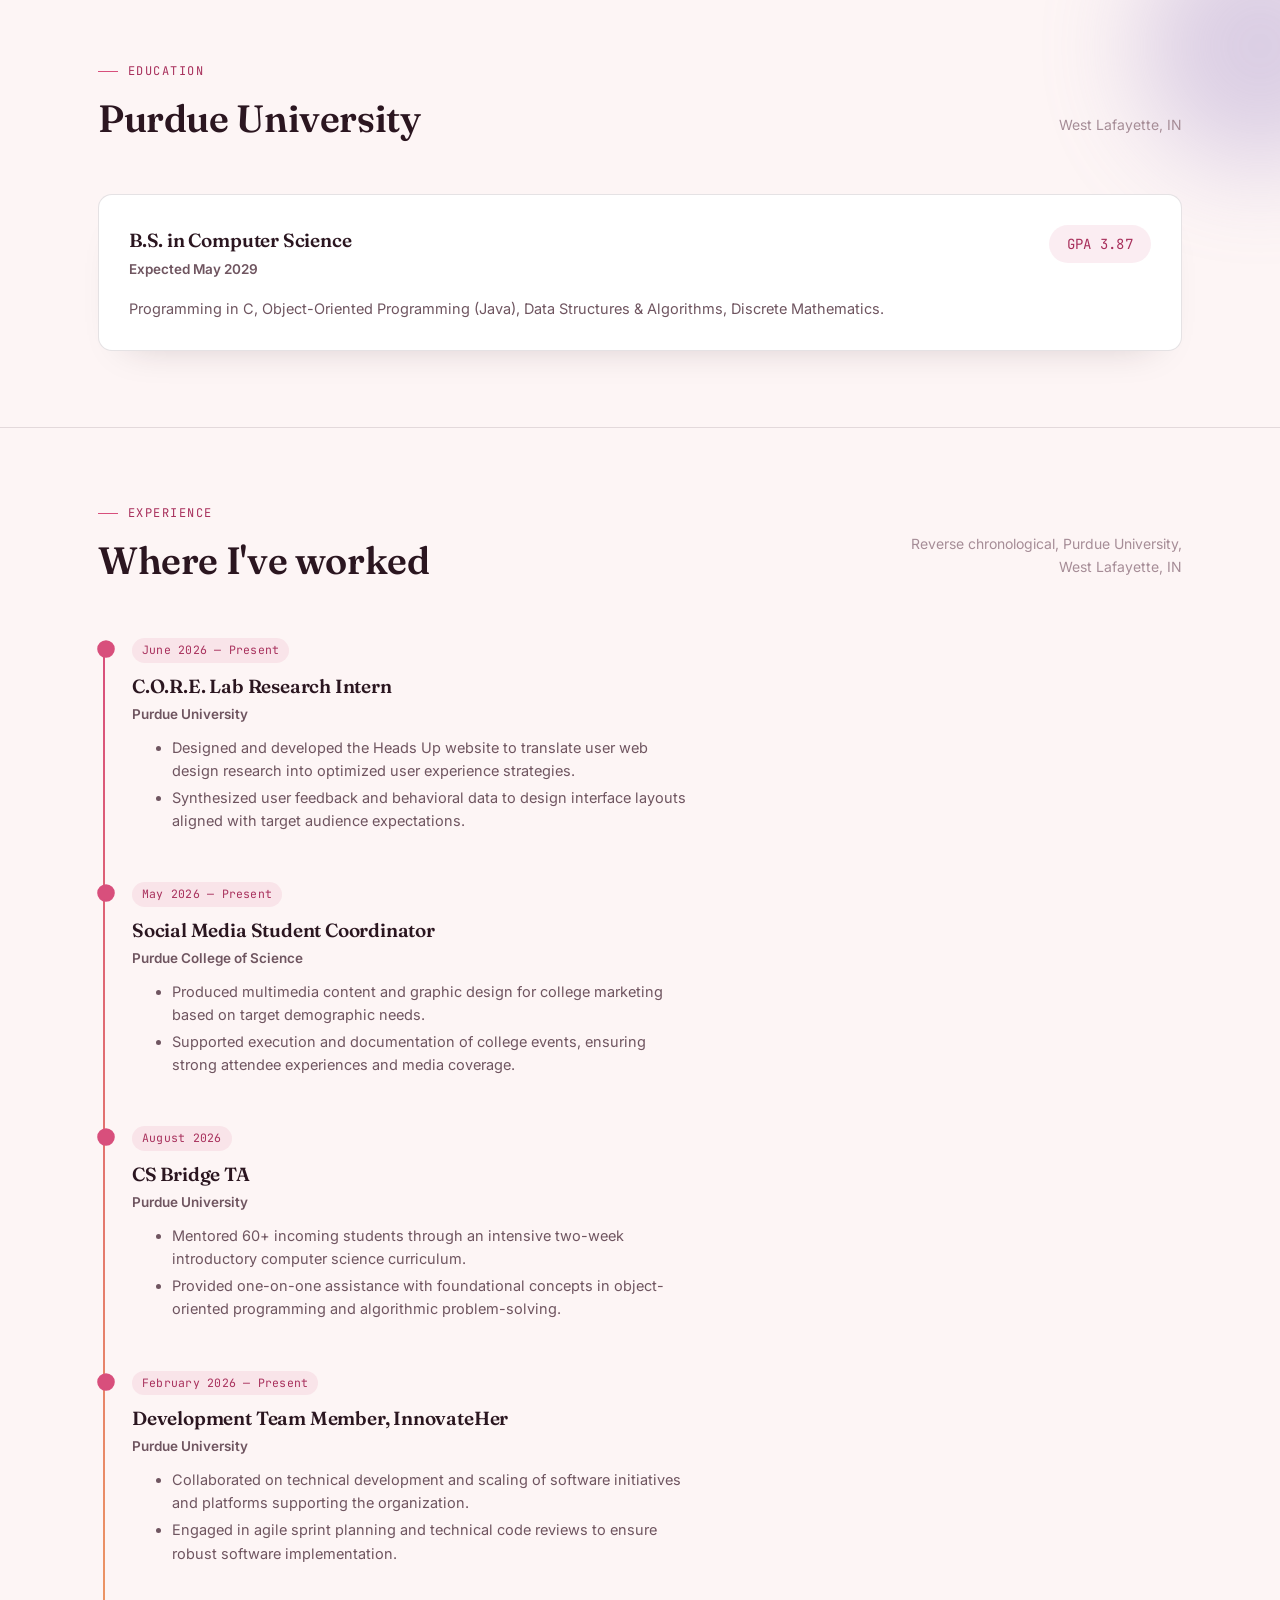
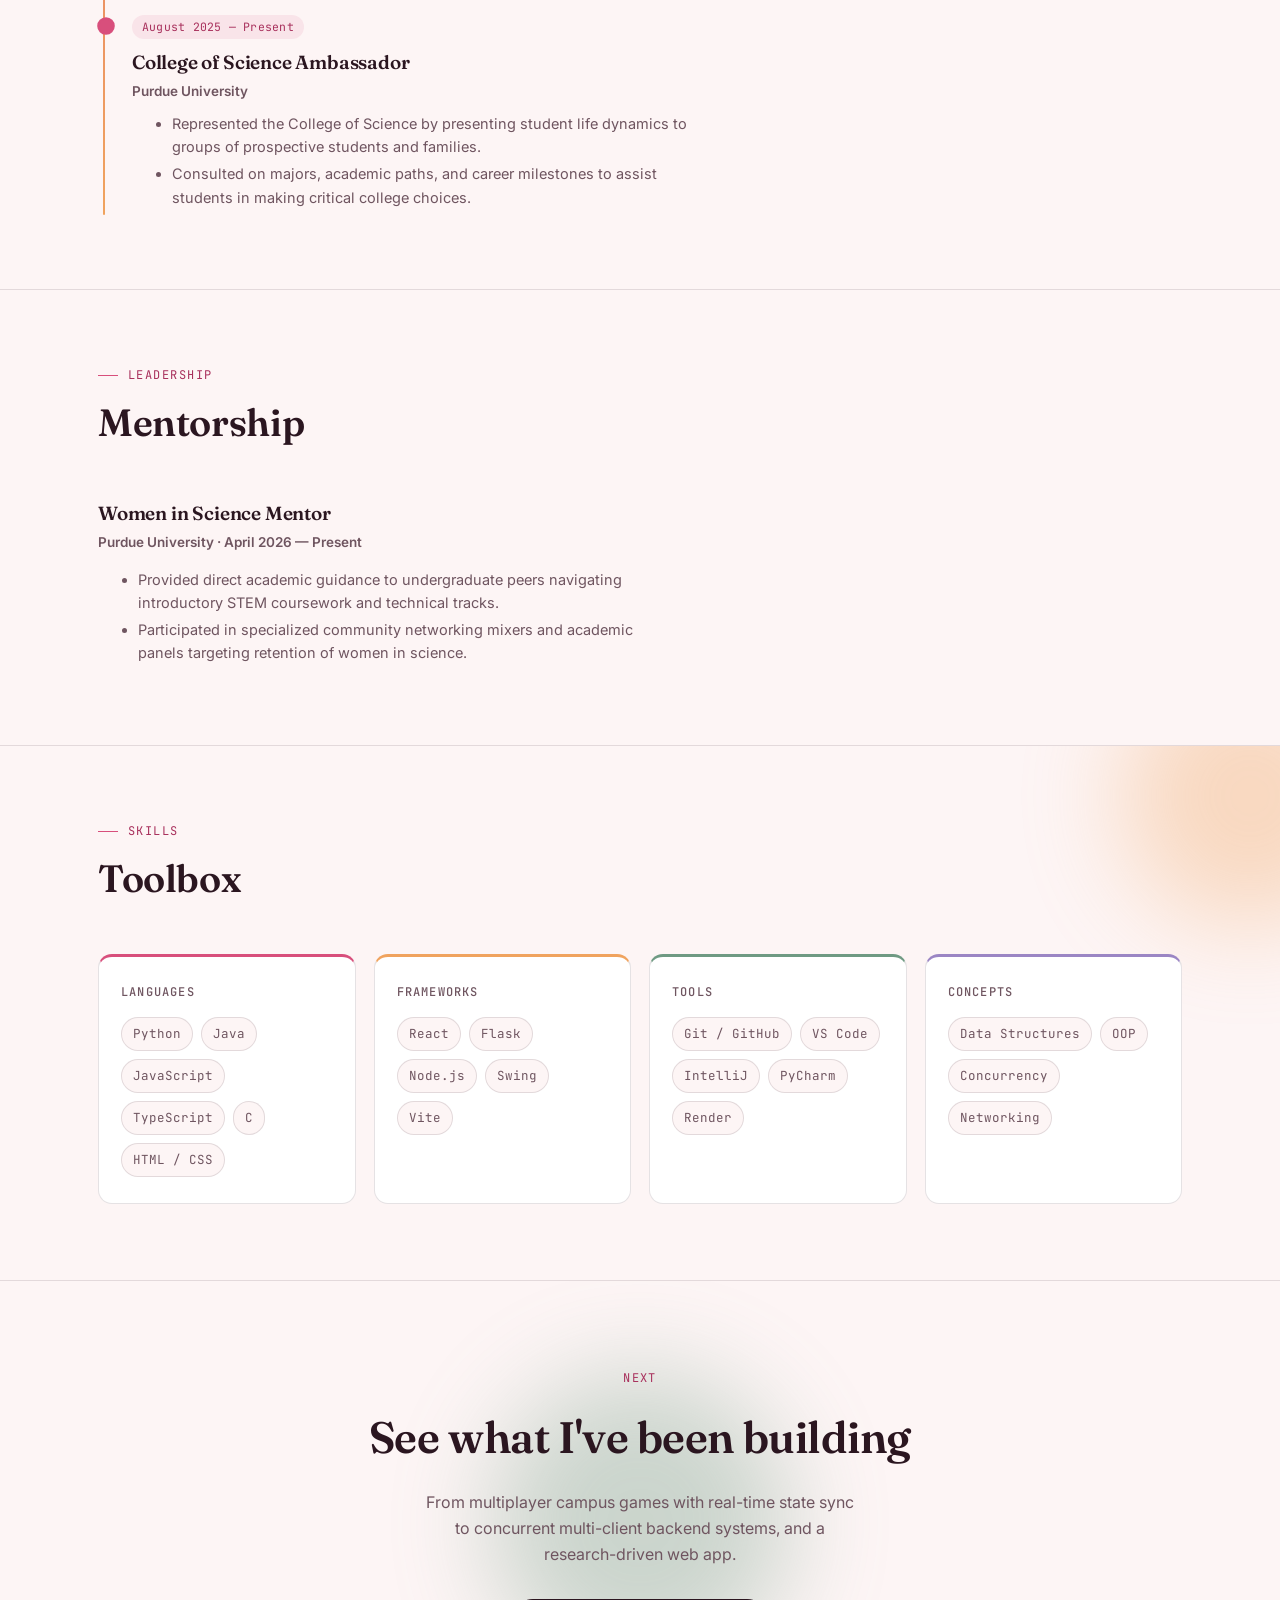
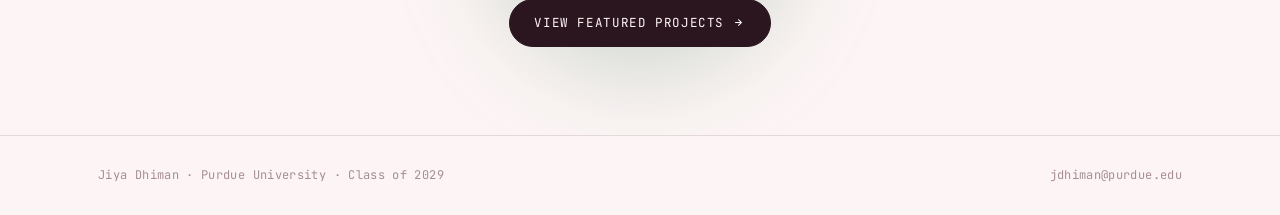
==== commit 5ed655bd: "inital commit" ====
--- a/index.html
+++ b/index.html
@@ -1,226 +1,293 @@
 <!DOCTYPE html>
 <html lang="en">
 <head>
-    <meta charset="UTF-8">
-    <meta name="viewport" content="width=device-width, initial-scale=1.0">
-    <title>Jiya Dhiman | Purdue CS</title>
-    <script src="https://cdn.tailwindcss.com"></script>
-    <link href='https://unpkg.com/boxicons@2.1.4/css/boxicons.min.css' rel='stylesheet'>
-    <link href="https://fonts.googleapis.com/css2?family=Inter:wght@400;500;600;700;800&display=swap" rel="stylesheet">
-    <style>
-        :root {
-            --primary-pink: #d4759e;
-            --border-glow: rgba(212, 117, 158, 0.15);
-        }
-
-        body {
-            background: linear-gradient(135deg, #fef5f8 0%, #fef3f9 25%, #f9f1f9 50%, #f5f3fb 75%, #f3f5fc 100%);
-            background-attachment: fixed;
-            color: #2d1b2e;
-            font-family: 'Inter', sans-serif;
-            scroll-behavior: smooth;
-        }
-
-        .glass-card {
-            background: rgba(255, 255, 255, 0.6);
-            backdrop-filter: blur(12px);
-            border: 1px solid var(--border-glow);
-            border-radius: 1rem;
-            transition: all 0.3s ease;
-        }
-
-        .glass-card:hover {
-            transform: translateY(-5px);
-            border-color: var(--primary-pink);
-            box-shadow: 0 10px 30px -10px rgba(212, 117, 158, 0.3);
-        }
-
-        .pink-button {
-            background-color: var(--primary-pink);
-            color: white;
-            padding: 0.75rem 1.5rem;
-            border-radius: 0.625rem;
-            font-weight: 600;
-            transition: transform 0.2s;
-        }
-
-        .pink-button:hover {
-            transform: scale(1.05);
-        }
-
-        section { padding-top: 5rem; padding-bottom: 5rem; }
-    </style>
+<meta charset="UTF-8">
+<meta name="viewport" content="width=device-width, initial-scale=1.0">
+<title>Jiya Dhiman — Computer Science, Purdue University</title>
+<meta name="description" content="Portfolio of Jiya Dhiman, Computer Science student at Purdue University.">
+
+<link rel="preconnect" href="https://fonts.googleapis.com">
+<link href="https://fonts.googleapis.com/css2?family=Fraunces:ital,opsz,wght@0,9..144,400;0,9..144,500;0,9..144,600;1,9..144,500&family=Inter:wght@400;500;600;700&family=JetBrains+Mono:wght@400;500&display=swap" rel="stylesheet">
+<link href="https://fonts.googleapis.com/css2?family=Caveat:wght@500;600&display=swap" rel="stylesheet">
+<link href='https://unpkg.com/boxicons@2.1.4/css/boxicons.min.css' rel='stylesheet'>
+<link rel="stylesheet" href="style.css">
 </head>
 <body>
 
-    <nav class="fixed top-0 w-full bg-white/70 backdrop-blur-md border-b border-pink-100 z-50 px-6 py-4">
-        <div class="max-w-6xl mx-auto flex justify-between items-center">
-            <div class="text-xl font-extrabold tracking-tighter text-[#d4759e]">JIYA DHIMAN</div>
-            <div class="hidden md:flex space-x-8 font-semibold text-sm uppercase tracking-wider">
-                <a href="#about" class="hover:text-[#d4759e]">About</a>
-                <a href="#experience" class="hover:text-[#d4759e]">Experience</a>
-                <a href="#projects" class="hover:text-[#d4759e]">Projects</a>
-                <a href="#skills" class="hover:text-[#d4759e]">Skills</a>
-            </div>
-        </div>
-    </nav>
-
-    <header class="min-h-screen flex flex-col items-center pt-32 text-center px-6">
-        <div class="mb-10">
-            <div class="w-80 h-80 rounded-full border-4 border-[#d4759e]/30 overflow-hidden shadow-2xl mx-auto">
-                <img src="BPR_0367 (1).jpg" alt="Jiya Dhiman" class="w-full h-full object-cover shadow-inner" style="object-position: 60% 30%;">
-            </div>
-        </div>
-
-        <h1 class="text-5xl md:text-7xl font-extrabold mb-4 tracking-tight">
-            Hi, I'm <span class="text-[#d4759e]">Jiya Dhiman</span>
-        </h1>
-        <h2 class="text-xl md:text-2xl text-gray-500 font-medium mb-8">
-            Computer Science Student @ Purdue University
-        </h2>
-
-        <div class="flex justify-center gap-6 mb-10">
-            <a href="https://www.linkedin.com/in/jiya-dhiman-4bb05b312/" target="_blank" class="p-3 bg-white/50 rounded-full hover:bg-[#d4759e] hover:text-white transition-all shadow-sm flex items-center justify-center">
-                <i class='bx bxl-linkedin text-2xl'></i>
-            </a>
-            <a href="https://github.com/jiya-dhiman" target="_blank" class="p-3 bg-white/50 rounded-full hover:bg-[#d4759e] hover:text-white transition-all shadow-sm flex items-center justify-center">
-                <i class='bx bxl-github text-2xl'></i>
-            </a>
-            <a href="mailto:jdhiman@purdue.edu" class="p-3 bg-white/50 rounded-full hover:bg-[#d4759e] hover:text-white transition-all shadow-sm flex items-center justify-center">
-                <i class='bx bx-envelope text-2xl'></i>
-            </a>
-        </div>
-
-        <p class="max-w-2xl text-lg text-gray-600 leading-relaxed mb-10">
-            First-year CS student passionate about software development, problem-solving, and building innovative solutions. Currently seeking internship opportunities.
-        </p>
-        <a href="#projects" class="pink-button shadow-xl">Explore My Work</a>
-    </header>
-
-    <section id="about" class="max-w-5xl mx-auto px-6">
-        <div class="glass-card p-10 grid md:grid-cols-2 gap-12">
-            <div>
-                <h3 class="text-3xl font-bold mb-6">Background</h3>
-                <p class="text-gray-700 leading-relaxed mb-4">
-                    I'm a first-year Computer Science student at Purdue University, driven by curiosity and a passion for technology. I love tackling complex problems and turning ideas into functional applications.
-                </p>
-                <p class="text-gray-700 leading-relaxed">
-                    As a College of Science Ambassador and Social Media Student Coordinator, I engage with our community and help prospective students. I'm also a CS Bridge TA and member of the InnovateHer development team.
-                </p>
-            </div>
-            <div class="bg-white/40 p-6 rounded-xl border border-pink-50">
-                <h3 class="text-xl font-bold mb-4">Current Involvement</h3>
-                <ul class="space-y-3">
-                    <li class="flex items-center gap-3"><span class="text-[#d4759e]">▹</span> Social Media Student Coordinator</li>
-                    <li class="flex items-center gap-3"><span class="text-[#d4759e]">▹</span> CS Bridge TA</li>
-                    <li class="flex items-center gap-3"><span class="text-[#d4759e]">▹</span> InnovateHer Development Team</li>
-                    <li class="flex items-center gap-3"><span class="text-[#d4759e]">▹</span> CS Women's Network</li>
-                </ul>
-            </div>
-        </div>
-    </section>
-
-    <section id="experience" class="max-w-4xl mx-auto px-6">
-        <h3 class="text-3xl font-bold text-center mb-12 text-[#d4759e]">Experience & Education</h3>
-        <div class="space-y-8">
-             <div class="glass-card p-8 flex gap-6">
-                <div class="hidden sm:block p-4 bg-pink-100 rounded-lg h-fit text-[#d4759e]"><i class='bx bxs-graduation text-2xl'></i></div>
-                <div>
-                    <h4 class="text-xl font-bold">B.S. in Computer Science</h4>
-                    <p class="font-semibold text-gray-600">Purdue University • August 2025-May 2029</p>
-                    <p class="text-sm text-[#d4759e] font-bold mt-1">GPA: 3.87</p>
-                    <p class="mt-4 text-gray-600 text-sm italic">Programming in C, Object-Oriented Programming (Java), Discrete Mathematics</p>
-                </div>
-            </div>
-
-            <div class="glass-card p-8 flex gap-6">
-                <div class="hidden sm:block p-4 bg-pink-100 rounded-lg h-fit text-[#d4759e]"><i class='bx bx-camera text-2xl'></i></div>
-                <div>
-                    <h4 class="text-xl font-bold">Social Media Student Coordinator</h4>
-                    <p class="font-semibold text-gray-600">Purdue College of Science • May 2026-Present</p>
-                    <p class="mt-2 text-gray-600 text-sm">Managing digital outreach and community engagement for the College of Science.</p>
-                </div>
-            </div>
-
-            <div class="glass-card p-8 flex gap-6">
-                <div class="hidden sm:block p-4 bg-pink-100 rounded-lg h-fit text-[#d4759e]"><i class='bx bx-code-alt text-2xl'></i></div>
-                <div>
-                    <h4 class="text-xl font-bold">CS Bridge TA</h4>
-                    <p class="font-semibold text-gray-600">Purdue University • Present</p>
-                    <p class="mt-2 text-gray-600 text-sm">Assisting incoming students in mastering fundamental CS concepts and Java programming.</p>
-                </div>
-            </div>
-
-            <div class="glass-card p-8 flex gap-6">
-                <div class="hidden sm:block p-4 bg-pink-100 rounded-lg h-fit text-[#d4759e]"><i class='bx bx-heart text-2xl'></i></div>
-                <div>
-                    <h4 class="text-xl font-bold">Women in Science Mentor</h4>
-                    <p class="font-semibold text-gray-600">Purdue University • April 2024 – Present</p>
-                    <p class="mt-2 text-gray-600 text-sm">Providing guidance and support to undergraduate women in STEM fields, fostering a collaborative and inclusive community.</p>
-                </div>
-            </div>
-        </div>
-    </section>
-
-    <section id="projects" class="max-w-6xl mx-auto px-6">
-        <h3 class="text-3xl font-bold text-center mb-12 text-[#d4759e]">Featured Projects</h3>
-        <div class="grid md:grid-cols-3 gap-8">
-            <div class="glass-card p-8 flex flex-col">
-                <span class="text-[10px] font-bold uppercase tracking-widest text-[#d4759e] mb-2">Innovate Her</span>
-                <h4 class="text-xl font-bold mb-4">Under The Bell Tower</h4>
-                <p class="text-gray-600 text-sm flex-grow">Multiplayer Purdue game with real-time chat and state sync using WebSockets.</p>
-                <div class="mt-6 flex gap-4 text-gray-400">
-                    <a href="https://devpost.com/software/under-the-bell-tower" target="_blank" class="hover:text-[#d4759e] flex items-center gap-1 text-xs font-bold uppercase"><i class='bx bxl-codepen text-xl'></i> Devpost</a>
-                </div>
-            </div>
-
-            <div class="glass-card p-8 flex flex-col">
-                <span class="text-[10px] font-bold uppercase tracking-widest text-[#d4759e] mb-2">Java / OOP</span>
-                <h4 class="text-xl font-bold mb-4">Reservation Manager</h4>
-                <p class="text-gray-600 text-sm flex-grow">Multi-client reservation system with Concurrency, File I/O, and Network I/O.</p>
-                <div class="mt-6 flex gap-4 text-gray-400">
-                    <a href="https://youtu.be/wPv7WEtXi2s" target="_blank" class="hover:text-[#d4759e] flex items-center gap-1 text-xs font-bold uppercase"><i class='bx bxl-youtube text-xl'></i> Demo</a>
-                </div>
-            </div>
-
-            <div class="glass-card p-8 flex flex-col">
-                <span class="text-[10px] font-bold uppercase tracking-widest text-[#d4759e] mb-2">Mobile / Web</span>
-                <h4 class="text-xl font-bold mb-4">BoilerRoute</h4>
-                <p class="text-gray-600 text-sm flex-grow">Mobile app for crowdsourced parking and closure reporting at Purdue.</p>
-                <div class="mt-6 flex gap-4 text-gray-400">
-                    <a href="https://devpost.com/software/boiler-route" target="_blank" class="hover:text-[#d4759e] flex items-center gap-1 text-xs font-bold uppercase"><i class='bx bxl-codepen text-xl'></i> Devpost</a>
-                </div>
-            </div>
-        </div>
-    </section>
-
-    <section id="skills" class="max-w-5xl mx-auto px-6">
-        <div class="glass-card p-10">
-            <h3 class="text-2xl font-bold mb-8 text-center">Skills & Technologies</h3>
-            <div class="grid grid-cols-2 md:grid-cols-4 gap-6 text-center">
-                <div>
-                    <h5 class="font-bold text-[#d4759e] mb-3">Languages</h5>
-                    <p class="text-sm text-gray-600 leading-loose">Java, Python, C,<br>C++, JavaScript</p>
-                </div>
-                <div>
-                    <h5 class="font-bold text-[#d4759e] mb-3">Frameworks</h5>
-                    <p class="text-sm text-gray-600 leading-loose">React, Node.js,<br>Swing, Tailwind</p>
-                </div>
-                <div>
-                    <h5 class="font-bold text-[#d4759e] mb-3">Tools</h5>
-                    <p class="text-sm text-gray-600 leading-loose">Git, Figma, IntelliJ,<br>VS Code, Render</p>
-                </div>
-                <div>
-                    <h5 class="font-bold text-[#d4759e] mb-3">Concepts</h5>
-                    <p class="text-sm text-gray-600 leading-loose">Data Structures, OOP,<br>Concurrency, Networks</p>
-                </div>
-            </div>
-        </div>
-    </section>
-
-    <footer class="py-12 border-t border-pink-100 text-center text-gray-400 text-xs tracking-widest">
-        <p>JIYA DHIMAN • PURDUE UNIVERSITY • 2029</p>
-    </footer>
-
+<nav class="site-nav">
+  <div class="wrap">
+    <a href="index.html" class="nav-mark">Jiya<span>.</span></a>
+    <div class="nav-links">
+      <a href="#about">About</a>
+      <a href="#education">Education</a>
+      <a href="#experience">Experience</a>
+      <a href="#leadership">Leadership</a>
+      <a href="#skills">Skills</a>
+      <a href="projects.html">Projects</a>
+    </div>
+    <button class="nav-toggle" aria-label="Toggle menu" aria-expanded="false">
+      <i class='bx bx-menu'></i>
+    </button>
+  </div>
+</nav>
+
+<header class="hero" id="top">
+  <div class="blob" style="width:340px;height:340px;background:var(--rose);top:-120px;left:-100px;"></div>
+  <div class="blob" style="width:280px;height:280px;background:var(--lavender);top:60px;right:-120px;animation-delay:-4s;"></div>
+
+  <div class="wrap hero-inner">
+    <div class="portrait">
+      <div class="portrait-blob"></div>
+      <img class="portrait-img" src="images/profile.jpg" alt="Jiya Dhiman standing in front of a campus window at Purdue University">
+      <span class="portrait-badge"><i class='bx bxs-graduation'></i>Purdue &middot; '29</span>
+    </div>
+
+    <span class="hero-note">hi, I'm Jiya &mdash;</span>
+    <h1>Jiya <span class="accent">Dhiman</span></h1>
+    <div class="hero-role" data-typewriter='["Computer Science Student", "C.O.R.E. Lab Research Intern", "InnovateHer Developer", "CS Bridge TA"]'>
+      <span class="type-text"></span><span class="cursor">&nbsp;</span>
+    </div>
+    <p class="hero-desc">
+      Second-year CS student at Purdue building full-stack applications, real-time systems, and research-driven interfaces. Currently seeking summer 2027 internship opportunities.
+    </p>
+    <div class="hero-actions">
+      <a href="projects.html" class="btn btn-solid">View Projects <i class='bx bx-right-arrow-alt'></i></a>
+      <a href="resume.pdf" target="_blank" class="btn btn-ghost">Resume <i class='bx bx-download'></i></a>
+    </div>
+    <div class="social-row">
+      <a href="https://www.linkedin.com/in/jiya-dhiman-4bb05b312/" target="_blank" aria-label="LinkedIn"><i class='bx bxl-linkedin'></i></a>
+      <a href="https://github.com/jiya-dhiman" target="_blank" aria-label="GitHub"><i class='bx bxl-github'></i></a>
+      <a href="mailto:jdhiman@purdue.edu" aria-label="Email"><i class='bx bx-envelope'></i></a>
+    </div>
+  </div>
+</header>
+
+<main>
+
+  <section id="about">
+    <div class="wrap">
+      <div class="section-head">
+        <div>
+          <div class="eyebrow">About</div>
+          <h2>Background</h2>
+        </div>
+        <p class="section-note">GPA 3.87 &middot; Expected May 2029</p>
+      </div>
+
+      <div class="about-grid">
+        <div class="reveal">
+          <p>
+            I'm a second-year Computer Science student at Purdue University, driven by curiosity and a passion for building things that people actually use. I like taking a problem apart, understanding it fully, and turning it into a working application &mdash; whether that means a concurrent Java backend, a real-time multiplayer game, or a research-facing web interface.
+          </p>
+          <p>
+            Outside of coursework, I split my time between the C.O.R.E. Lab, where I work on web design and quantitative research, and campus programs that support the next group of CS students coming up behind me. Relevant coursework includes Programming in C, Object-Oriented Programming in Java, Data Structures &amp; Algorithms, and Discrete Mathematics.
+          </p>
+        </div>
+
+        <div class="involve-panel reveal">
+          <h4>Current Involvement</h4>
+          <ul>
+            <li>CS Women's Network</li>
+            <li>Sikh Student Association</li>
+            <li>College of Science Ambassadors</li>
+            <li>InnovateHer Development Team</li>
+            <li>C.O.R.E. Lab Research Intern</li>
+            <li>Social Media Student Coordinator</li>
+          </ul>
+        </div>
+      </div>
+    </div>
+  </section>
+
+  <section id="education">
+    <div class="blob" style="width:240px;height:240px;background:var(--lavender);top:-60px;right:-100px;"></div>
+    <div class="wrap">
+      <div class="section-head">
+        <div>
+          <div class="eyebrow">Education</div>
+          <h2>Purdue University</h2>
+        </div>
+        <p class="section-note">West Lafayette, IN</p>
+      </div>
+
+      <div class="involve-panel reveal" style="display:flex; flex-wrap:wrap; gap:32px; align-items:flex-start; justify-content:space-between;">
+        <div style="flex:1 1 320px;">
+          <h3 class="tl-role" style="margin-bottom:4px;">B.S. in Computer Science</h3>
+          <div class="tl-org">Expected May 2029</div>
+          <p style="color:var(--ink-soft); font-size:14.5px; margin-top:16px; margin-bottom:0;">
+            Programming in C, Object-Oriented Programming (Java), Data Structures &amp; Algorithms, Discrete Mathematics.
+          </p>
+        </div>
+        <div style="flex:0 0 auto; text-align:center;">
+          <div class="tl-date" style="font-size:14px; padding:8px 18px;">GPA 3.87</div>
+        </div>
+      </div>
+    </div>
+  </section>
+
+  <section id="experience">
+    <div class="wrap">
+      <div class="section-head">
+        <div>
+          <div class="eyebrow">Experience</div>
+          <h2>Where I've worked</h2>
+        </div>
+        <p class="section-note">Reverse chronological, Purdue University, West Lafayette, IN</p>
+      </div>
+
+      <div class="timeline reveal">
+        <div class="timeline-fill"></div>
+
+        <div class="tl-item reveal">
+          <div class="tl-date">June 2026 &mdash; Present</div>
+          <h3 class="tl-role">C.O.R.E. Lab Research Intern</h3>
+          <div class="tl-org">Purdue University</div>
+          <ul class="tl-desc">
+            <li>Designed and developed the Heads Up website to translate user web design research into optimized user experience strategies.</li>
+            <li>Synthesized user feedback and behavioral data to design interface layouts aligned with target audience expectations.</li>
+          </ul>
+        </div>
+
+        <div class="tl-item reveal">
+          <div class="tl-date">May 2026 &mdash; Present</div>
+          <h3 class="tl-role">Social Media Student Coordinator</h3>
+          <div class="tl-org">Purdue College of Science</div>
+          <ul class="tl-desc">
+            <li>Produced multimedia content and graphic design for college marketing based on target demographic needs.</li>
+            <li>Supported execution and documentation of college events, ensuring strong attendee experiences and media coverage.</li>
+          </ul>
+        </div>
+
+        <div class="tl-item reveal">
+          <div class="tl-date">August 2026</div>
+          <h3 class="tl-role">CS Bridge TA</h3>
+          <div class="tl-org">Purdue University</div>
+          <ul class="tl-desc">
+            <li>Mentored 60+ incoming students through an intensive two-week introductory computer science curriculum.</li>
+            <li>Provided one-on-one assistance with foundational concepts in object-oriented programming and algorithmic problem-solving.</li>
+          </ul>
+        </div>
+
+        <div class="tl-item reveal">
+          <div class="tl-date">February 2026 &mdash; Present</div>
+          <h3 class="tl-role">Development Team Member, InnovateHer</h3>
+          <div class="tl-org">Purdue University</div>
+          <ul class="tl-desc">
+            <li>Collaborated on technical development and scaling of software initiatives and platforms supporting the organization.</li>
+            <li>Engaged in agile sprint planning and technical code reviews to ensure robust software implementation.</li>
+          </ul>
+        </div>
+
+        <div class="tl-item reveal">
+          <div class="tl-date">August 2025 &mdash; Present</div>
+          <h3 class="tl-role">College of Science Ambassador</h3>
+          <div class="tl-org">Purdue University</div>
+          <ul class="tl-desc">
+            <li>Represented the College of Science by presenting student life dynamics to groups of prospective students and families.</li>
+            <li>Consulted on majors, academic paths, and career milestones to assist students in making critical college choices.</li>
+          </ul>
+        </div>
+
+      </div>
+    </div>
+  </section>
+
+  <section id="leadership">
+    <div class="wrap">
+      <div class="section-head">
+        <div>
+          <div class="eyebrow">Leadership</div>
+          <h2>Mentorship</h2>
+        </div>
+      </div>
+      <div class="about-grid reveal">
+        <div>
+          <h3 class="tl-role" style="margin-bottom:4px;">Women in Science Mentor</h3>
+          <div class="tl-org">Purdue University &middot; April 2026 &mdash; Present</div>
+          <ul class="tl-desc" style="margin-top:14px;">
+            <li>Provided direct academic guidance to undergraduate peers navigating introductory STEM coursework and technical tracks.</li>
+            <li>Participated in specialized community networking mixers and academic panels targeting retention of women in science.</li>
+          </ul>
+        </div>
+        <div></div>
+      </div>
+    </div>
+  </section>
+
+  <section id="skills">
+    <div class="blob" style="width:260px;height:260px;background:var(--apricot);top:-80px;right:-100px;"></div>
+    <div class="wrap">
+      <div class="section-head">
+        <div>
+          <div class="eyebrow">Skills</div>
+          <h2>Toolbox</h2>
+        </div>
+      </div>
+
+      <div class="skills-grid reveal">
+        <div class="skill-cell">
+          <h4>Languages</h4>
+          <div class="tag-row">
+            <span class="tag">Python</span>
+            <span class="tag">Java</span>
+            <span class="tag">JavaScript</span>
+            <span class="tag">TypeScript</span>
+            <span class="tag">C</span>
+            <span class="tag">HTML / CSS</span>
+          </div>
+        </div>
+        <div class="skill-cell">
+          <h4>Frameworks</h4>
+          <div class="tag-row">
+            <span class="tag">React</span>
+            <span class="tag">Flask</span>
+            <span class="tag">Node.js</span>
+            <span class="tag">Swing</span>
+            <span class="tag">Vite</span>
+          </div>
+        </div>
+        <div class="skill-cell">
+          <h4>Tools</h4>
+          <div class="tag-row">
+            <span class="tag">Git / GitHub</span>
+            <span class="tag">VS Code</span>
+            <span class="tag">IntelliJ</span>
+            <span class="tag">PyCharm</span>
+            <span class="tag">Render</span>
+          </div>
+        </div>
+        <div class="skill-cell">
+          <h4>Concepts</h4>
+          <div class="tag-row">
+            <span class="tag">Data Structures</span>
+            <span class="tag">OOP</span>
+            <span class="tag">Concurrency</span>
+            <span class="tag">Networking</span>
+          </div>
+        </div>
+      </div>
+    </div>
+  </section>
+
+  <section class="cta-band">
+    <div class="blob" style="width:300px;height:300px;background:var(--sage);top:20%;left:50%;transform:translateX(-50%);"></div>
+    <div class="wrap">
+      <div class="eyebrow">Next</div>
+      <h2>See what I've been building</h2>
+      <p>From multiplayer campus games with real-time state sync to concurrent multi-client backend systems, and a research-driven web app.</p>
+      <a href="projects.html" class="btn btn-solid">View Featured Projects <i class='bx bx-right-arrow-alt'></i></a>
+    </div>
+  </section>
+
+</main>
+
+<footer class="site-footer">
+  <div class="wrap footer-row">
+    <span>Jiya Dhiman &middot; Purdue University &middot; Class of 2029</span>
+    <a href="mailto:jdhiman@purdue.edu">jdhiman@purdue.edu</a>
+  </div>
+</footer>
+
+<script src="script.js"></script>
 </body>
-</html>
+</html>
--- a/style.css
+++ b/style.css
@@ -0,0 +1,393 @@
+/* ============================================================
+   Jiya Dhiman — Portfolio
+   Design tokens
+   ============================================================ */
+
+:root{
+  --paper:      #fdf5f5;
+  --paper-warm: #fdf0ee;
+  --panel:      #ffffff;
+  --ink:        #2b1620;
+  --ink-soft:   #6f5560;
+  --ink-faint:  #a68d97;
+
+  --rose:       #d84f7c;
+  --rose-deep:  #a8305c;
+  --apricot:    #f0a35e;
+  --sage:       #6f9a83;
+  --lavender:   #9b86c4;
+
+  --line:       rgba(43, 22, 32, 0.12);
+  --line-soft:  rgba(43, 22, 32, 0.07);
+
+  --display: 'Fraunces', ui-serif, Georgia, serif;
+  --hand:    'Caveat', cursive;
+  --sans:    'Inter', -apple-system, BlinkMacSystemFont, sans-serif;
+  --mono:    'JetBrains Mono', ui-monospace, SFMono-Regular, Menlo, monospace;
+
+  --maxw: 1140px;
+  --radius: 14px;
+  --radius-sm: 8px;
+}
+
+*{ box-sizing: border-box; }
+html{ scroll-behavior: smooth; }
+
+@media (prefers-reduced-motion: reduce){
+  html{ scroll-behavior: auto; }
+  *{ animation-duration: 0.001ms !important; animation-iteration-count: 1 !important; transition-duration: 0.001ms !important; }
+}
+
+body{
+  margin: 0;
+  background: linear-gradient(180deg, var(--paper-warm) 0%, var(--paper) 340px, var(--paper) 100%);
+  color: var(--ink);
+  font-family: var(--sans);
+  font-size: 16px;
+  line-height: 1.6;
+  -webkit-font-smoothing: antialiased;
+  overflow-x: hidden;
+}
+
+img{ max-width: 100%; display: block; }
+a{ color: inherit; text-decoration: none; }
+::selection{ background: var(--rose); color: #fff; }
+:focus-visible{ outline: 2px solid var(--rose-deep); outline-offset: 3px; }
+
+.wrap{ max-width: var(--maxw); margin: 0 auto; padding: 0 28px; position: relative; }
+
+.eyebrow{
+  font-family: var(--mono);
+  font-size: 12px;
+  letter-spacing: 0.12em;
+  text-transform: uppercase;
+  color: var(--rose-deep);
+  display: flex;
+  align-items: center;
+  gap: 10px;
+}
+.eyebrow::before{
+  content: "";
+  width: 20px; height: 1px;
+  background: var(--rose);
+  display: inline-block;
+}
+
+h1, h2, h3, h4{
+  font-family: var(--display);
+  font-weight: 600;
+  color: var(--ink);
+  margin: 0;
+  letter-spacing: -0.01em;
+}
+
+/* ---- decorative blobs ---- */
+.blob{
+  position: absolute;
+  border-radius: 50%;
+  filter: blur(50px);
+  opacity: 0.35;
+  z-index: 0;
+  pointer-events: none;
+  animation: drift 14s ease-in-out infinite;
+}
+@keyframes drift{
+  0%, 100%{ transform: translate(0,0) scale(1); }
+  50%{ transform: translate(14px,-18px) scale(1.05); }
+}
+
+/* ============================== NAV ============================== */
+
+.site-nav{
+  position: sticky; top: 0; z-index: 100;
+  background: rgba(253, 245, 245, 0.82);
+  backdrop-filter: blur(10px);
+  border-bottom: 1px solid var(--line);
+}
+.site-nav .wrap{ display: flex; align-items: center; justify-content: space-between; height: 72px; }
+
+.nav-mark{ font-family: var(--display); font-weight: 600; font-size: 20px; }
+.nav-mark span{ color: var(--rose); font-family: var(--hand); font-size: 26px; }
+
+.nav-links{ display: flex; gap: 32px; font-family: var(--mono); font-size: 12px; letter-spacing: 0.07em; text-transform: uppercase; }
+.nav-links a{ position: relative; padding: 4px 0; color: var(--ink-soft); transition: color 0.2s ease; }
+.nav-links a::after{ content: ""; position: absolute; left: 0; bottom: -3px; width: 0; height: 2px; border-radius: 2px; background: var(--rose); transition: width 0.25s ease; }
+.nav-links a:hover{ color: var(--ink); }
+.nav-links a:hover::after, .nav-links a.is-active::after{ width: 100%; }
+.nav-links a.is-active{ color: var(--rose-deep); }
+
+.nav-toggle{ display: none; }
+@media (max-width: 720px){
+  .nav-links{
+    position: fixed; inset: 72px 0 auto 0; flex-direction: column; gap: 0;
+    background: var(--paper); border-bottom: 1px solid var(--line);
+    max-height: 0; overflow: hidden; transition: max-height 0.3s ease;
+  }
+  .nav-links.is-open{ max-height: 320px; }
+  .nav-links a{ padding: 16px 28px; border-top: 1px solid var(--line-soft); }
+  .nav-links a::after{ display: none; }
+  .nav-toggle{
+    display: block; background: none; border: 1px solid var(--line); border-radius: var(--radius-sm);
+    width: 40px; height: 40px; font-size: 19px; color: var(--ink);
+  }
+}
+
+/* ============================== HERO ============================== */
+
+.hero{ padding: 76px 0 60px; position: relative; overflow: hidden; }
+
+.hero-inner{
+  display: flex;
+  flex-direction: column;
+  align-items: center;
+  text-align: center;
+  position: relative;
+  z-index: 1;
+}
+
+.portrait{
+  position: relative;
+  width: 240px; height: 240px;
+  margin-bottom: 28px;
+  transform: translateZ(0);
+}
+.portrait-blob{
+  position: absolute;
+  inset: -22px;
+  z-index: -1;
+  background: linear-gradient(135deg, var(--apricot), var(--rose) 55%, var(--lavender));
+  border-radius: 62% 38% 55% 45% / 45% 55% 45% 55%;
+  opacity: 0.85;
+  animation: blobmorph 10s ease-in-out infinite;
+  transform: translateZ(0);
+}
+@keyframes blobmorph{
+  0%, 100%{ border-radius: 62% 38% 55% 45% / 45% 55% 45% 55%; }
+  50%{ border-radius: 45% 55% 40% 60% / 55% 40% 60% 40%; }
+}
+.portrait-img{
+  width: 100%; height: 100%;
+  border-radius: 50%;
+  object-fit: cover;
+  object-position: 50% 50%;
+  border: 5px solid var(--panel);
+  box-shadow: 0 18px 40px -14px rgba(168, 48, 92, 0.4);
+  transform: translateZ(0);
+  backface-visibility: hidden;
+  image-rendering: -webkit-optimize-contrast;
+}
+.portrait-badge{
+  position: absolute;
+  bottom: 2px; right: -14px;
+  background: var(--ink);
+  color: var(--paper);
+  font-family: var(--mono);
+  font-size: 10.5px;
+  letter-spacing: 0.04em;
+  text-transform: uppercase;
+  padding: 7px 12px;
+  border-radius: 999px;
+  transform: rotate(-6deg);
+  box-shadow: 0 8px 18px -6px rgba(0,0,0,0.35);
+  display: flex; align-items: center; gap: 6px;
+}
+.portrait-badge i{ color: var(--apricot); font-size: 13px; }
+
+.hero-note{
+  font-family: var(--hand);
+  font-size: 22px;
+  color: var(--rose-deep);
+  transform: rotate(-3deg);
+  margin-bottom: 4px;
+  display: inline-block;
+}
+
+.hero h1{
+  font-size: clamp(42px, 7vw, 72px);
+  line-height: 1.02;
+  margin-bottom: 8px;
+}
+.hero h1 .accent{ color: var(--rose); font-style: italic; }
+
+.hero-role{
+  font-family: var(--mono);
+  font-size: 16px;
+  color: var(--sage);
+  margin: 14px 0 22px;
+  min-height: 24px;
+}
+.hero-role .cursor{ display: inline-block; width: 2px; background: var(--rose); margin-left: 2px; animation: blink 1s steps(1) infinite; }
+@keyframes blink{ 50%{ opacity: 0; } }
+
+.hero-desc{
+  color: var(--ink-soft);
+  max-width: 50ch;
+  margin: 0 0 30px;
+  font-size: 16.5px;
+}
+
+.hero-actions{ display: flex; gap: 14px; flex-wrap: wrap; justify-content: center; margin-bottom: 30px; }
+
+.btn{
+  font-family: var(--mono);
+  font-size: 12.5px;
+  letter-spacing: 0.05em;
+  text-transform: uppercase;
+  padding: 13px 24px;
+  border-radius: 999px;
+  border: 1.5px solid var(--ink);
+  transition: transform 0.18s ease, background 0.18s ease, color 0.18s ease, box-shadow 0.18s ease;
+  display: inline-flex;
+  align-items: center;
+  gap: 8px;
+}
+.btn-solid{ background: var(--ink); color: var(--paper); }
+.btn-solid:hover{ background: var(--rose-deep); border-color: var(--rose-deep); transform: translateY(-2px); box-shadow: 0 10px 22px -8px rgba(168,48,92,0.5); }
+.btn-ghost{ border-color: var(--line); color: var(--ink); }
+.btn-ghost:hover{ border-color: var(--ink); transform: translateY(-2px); }
+
+.social-row{ display: flex; gap: 12px; }
+.social-row a{
+  width: 42px; height: 42px; border: 1.5px solid var(--line); border-radius: 50%;
+  display: flex; align-items: center; justify-content: center; font-size: 19px; color: var(--ink-soft);
+  transition: all 0.2s ease; background: var(--panel);
+}
+.social-row a:hover{ background: var(--rose); border-color: var(--rose); color: #fff; transform: translateY(-3px) rotate(-4deg); }
+
+/* ============================== SECTION ============================== */
+
+section{ padding: 76px 0; border-top: 1px solid var(--line); position: relative; overflow: hidden; }
+.hero + section{ border-top: none; }
+
+.section-head{ display: flex; justify-content: space-between; align-items: flex-end; gap: 24px; margin-bottom: 44px; flex-wrap: wrap; position: relative; z-index: 1; }
+.section-head h2{ font-size: clamp(28px, 3.4vw, 38px); margin-top: 8px; }
+.section-note{ font-size: 14px; color: var(--ink-faint); max-width: 34ch; text-align: right; }
+@media (max-width: 640px){ .section-note{ text-align: left; } }
+
+.reveal{ opacity: 0; transform: translateY(18px); transition: opacity 0.6s ease, transform 0.6s ease; position: relative; z-index: 1; }
+.reveal.is-visible{ opacity: 1; transform: translateY(0); }
+
+/* ============================== ABOUT ============================== */
+
+.about-grid{ display: grid; grid-template-columns: 1.3fr 1fr; gap: 52px; position: relative; z-index: 1; }
+.about-grid p{ color: var(--ink-soft); margin: 0 0 16px; }
+.about-grid p:last-child{ margin-bottom: 0; }
+
+.involve-panel{
+  background: var(--panel);
+  border: 1px solid var(--line);
+  border-radius: var(--radius);
+  padding: 30px;
+  box-shadow: 0 20px 40px -30px rgba(43,22,32,0.25);
+}
+.involve-panel h4{ font-family: var(--mono); font-size: 12px; letter-spacing: 0.1em; text-transform: uppercase; color: var(--ink-faint); font-weight: 500; margin-bottom: 16px; }
+.involve-panel ul{ list-style: none; margin: 0; padding: 0; }
+.involve-panel li{ padding: 12px 0; border-top: 1px solid var(--line-soft); display: flex; align-items: baseline; gap: 12px; font-size: 14.5px; }
+.involve-panel li:first-child{ border-top: none; }
+.involve-panel li::before{ content: "\25CF"; color: var(--rose); font-size: 8px; }
+
+/* ============================== TIMELINE ============================== */
+
+.timeline{ position: relative; padding-left: 34px; z-index: 1; }
+.timeline::before{ content: ""; position: absolute; left: 5px; top: 6px; bottom: 6px; width: 2px; background: var(--line); border-radius: 2px; }
+.timeline-fill{ position: absolute; left: 5px; top: 6px; width: 2px; height: 0%; background: linear-gradient(180deg, var(--rose), var(--apricot)); border-radius: 2px; transition: height 1.1s cubic-bezier(.22,.9,.3,1); }
+.timeline.is-visible .timeline-fill{ height: 100%; }
+
+.tl-item{ position: relative; padding-bottom: 44px; }
+.tl-item:last-child{ padding-bottom: 0; }
+.tl-item::before{
+  content: ""; position: absolute; left: -34px; top: 5px; width: 12px; height: 12px; border-radius: 50%;
+  background: var(--paper); border: 2px solid var(--line); transition: border-color 0.4s ease, background 0.4s ease, transform 0.4s ease;
+}
+.tl-item.is-visible::before{ border-color: var(--rose); background: var(--rose); transform: scale(1.1); }
+
+.tl-date{
+  display: inline-block;
+  font-family: var(--mono); font-size: 11.5px; color: var(--rose-deep);
+  background: rgba(216, 79, 124, 0.1);
+  padding: 3px 10px; border-radius: 999px;
+  letter-spacing: 0.02em; margin-bottom: 8px;
+}
+.tl-role{ font-size: 19px; margin-bottom: 3px; }
+.tl-org{ font-family: var(--sans); font-weight: 600; font-size: 13.5px; color: var(--ink-soft); margin-bottom: 10px; }
+.tl-desc{ color: var(--ink-soft); font-size: 14.5px; max-width: 62ch; margin: 0; }
+.tl-desc li{ margin-bottom: 4px; }
+
+/* ============================== SKILLS ============================== */
+
+.skills-grid{ display: grid; grid-template-columns: repeat(4, 1fr); gap: 18px; position: relative; z-index: 1; }
+.skill-cell{
+  background: var(--panel); border: 1px solid var(--line); border-radius: var(--radius);
+  padding: 26px 22px; border-top: 3px solid var(--rose);
+  transition: transform 0.25s ease, box-shadow 0.25s ease;
+}
+.skill-cell:hover{ transform: translateY(-4px); box-shadow: 0 18px 34px -22px rgba(43,22,32,0.35); }
+.skill-cell:nth-child(2){ border-top-color: var(--apricot); }
+.skill-cell:nth-child(3){ border-top-color: var(--sage); }
+.skill-cell:nth-child(4){ border-top-color: var(--lavender); }
+.skill-cell h4{ font-family: var(--mono); font-size: 12px; letter-spacing: 0.1em; text-transform: uppercase; color: var(--ink-soft); font-weight: 500; margin-bottom: 15px; }
+.tag-row{ display: flex; flex-wrap: wrap; gap: 8px; }
+.tag{
+  font-family: var(--mono); font-size: 12.5px; padding: 6px 11px; border: 1px solid var(--line);
+  border-radius: 999px; color: var(--ink-soft); transition: all 0.2s ease; background: var(--paper);
+}
+.tag:hover{ border-color: var(--rose); color: var(--rose-deep); transform: translateY(-2px); }
+
+@media (max-width: 860px){ .skills-grid{ grid-template-columns: repeat(2, 1fr); } }
+
+/* ============================== CTA / FOOTER ============================== */
+
+.cta-band{ text-align: center; padding: 88px 0; }
+.cta-band .eyebrow{ justify-content: center; }
+.cta-band .eyebrow::before{ display: none; }
+.cta-band h2{ font-size: clamp(28px, 4vw, 44px); margin: 14px 0 18px; }
+.cta-band p{ color: var(--ink-soft); max-width: 44ch; margin: 0 auto 32px; }
+
+.site-footer{ border-top: 1px solid var(--line); padding: 30px 0; }
+.footer-row{ display: flex; justify-content: space-between; align-items: center; flex-wrap: wrap; gap: 14px; font-family: var(--mono); font-size: 12px; color: var(--ink-faint); letter-spacing: 0.03em; }
+.footer-row a{ color: var(--ink-faint); }
+.footer-row a:hover{ color: var(--rose-deep); }
+
+@media (max-width: 760px){
+  .about-grid{ grid-template-columns: 1fr; }
+}
+
+/* ============================== PROJECTS PAGE ============================== */
+
+.page-hero{ padding: 84px 0 54px; text-align: center; position: relative; overflow: hidden; }
+.page-hero .eyebrow{ justify-content: center; }
+.page-hero .eyebrow::before{ display: none; }
+.page-hero h1{ font-size: clamp(40px, 6vw, 60px); margin: 12px 0 16px; }
+.page-hero p{ color: var(--ink-soft); max-width: 56ch; margin: 0 auto; }
+
+.project-grid{ display: grid; grid-template-columns: repeat(2, 1fr); gap: 24px; position: relative; z-index: 1; }
+@media (max-width: 780px){ .project-grid{ grid-template-columns: 1fr; } }
+
+.project-card{
+  background: var(--panel); border: 1px solid var(--line); border-radius: var(--radius);
+  padding: 30px; display: flex; flex-direction: column;
+  border-top: 4px solid var(--rose);
+  transition: border-color 0.25s ease, transform 0.25s ease, box-shadow 0.25s ease;
+}
+.project-card:nth-child(2){ border-top-color: var(--apricot); }
+.project-card:nth-child(3){ border-top-color: var(--sage); }
+.project-card:nth-child(4){ border-top-color: var(--lavender); }
+.project-card:hover{ transform: translateY(-5px); box-shadow: 0 22px 44px -24px rgba(43, 22, 32, 0.3); }
+
+.project-top{ display: flex; justify-content: space-between; align-items: flex-start; margin-bottom: 16px; }
+.project-date{ font-family: var(--mono); font-size: 11.5px; color: var(--ink-faint); }
+.project-card h3{ font-size: 23px; margin-bottom: 12px; }
+.project-card > p{ color: var(--ink-soft); font-size: 14.5px; margin: 0 0 18px; }
+.project-card ul{ color: var(--ink-soft); font-size: 14px; margin: 0 0 20px; padding-left: 18px; }
+.project-card ul li{ margin-bottom: 6px; }
+.project-tags{ display: flex; flex-wrap: wrap; gap: 8px; margin-bottom: 20px; }
+.project-links{ margin-top: auto; display: flex; gap: 18px; border-top: 1px solid var(--line-soft); padding-top: 16px; }
+.project-links a{ font-family: var(--mono); font-size: 12px; text-transform: uppercase; letter-spacing: 0.04em; display: flex; align-items: center; gap: 6px; color: var(--ink-soft); transition: color 0.2s ease; }
+.project-links a:hover{ color: var(--rose-deep); }
+.project-links i{ font-size: 16px; }
+.project-links .no-link{ font-family: var(--mono); font-size: 12px; color: var(--ink-faint); letter-spacing: 0.04em; }
+
+.featured-tag{
+  font-family: var(--mono); font-size: 11px; letter-spacing: 0.06em; text-transform: uppercase;
+  color: var(--rose-deep); background: rgba(216, 79, 124, 0.1); border-radius: 999px; padding: 4px 11px;
+}
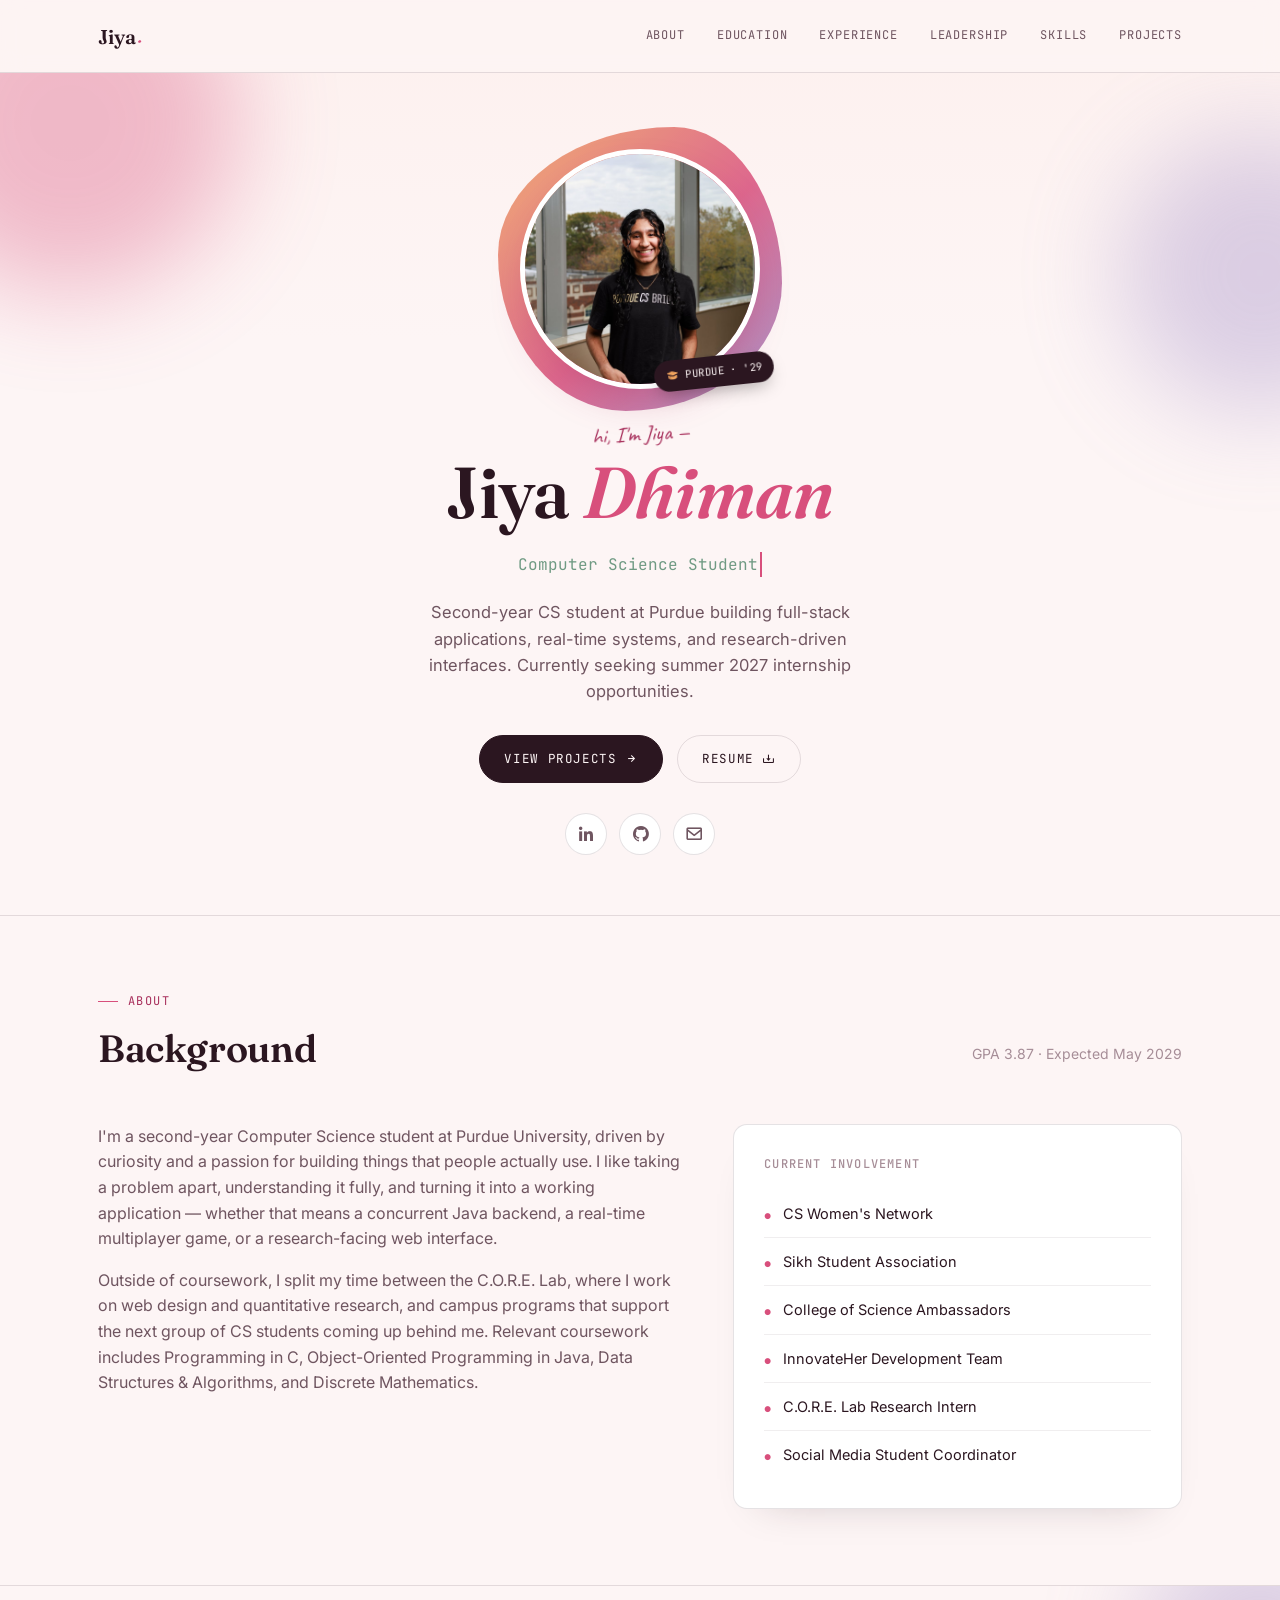
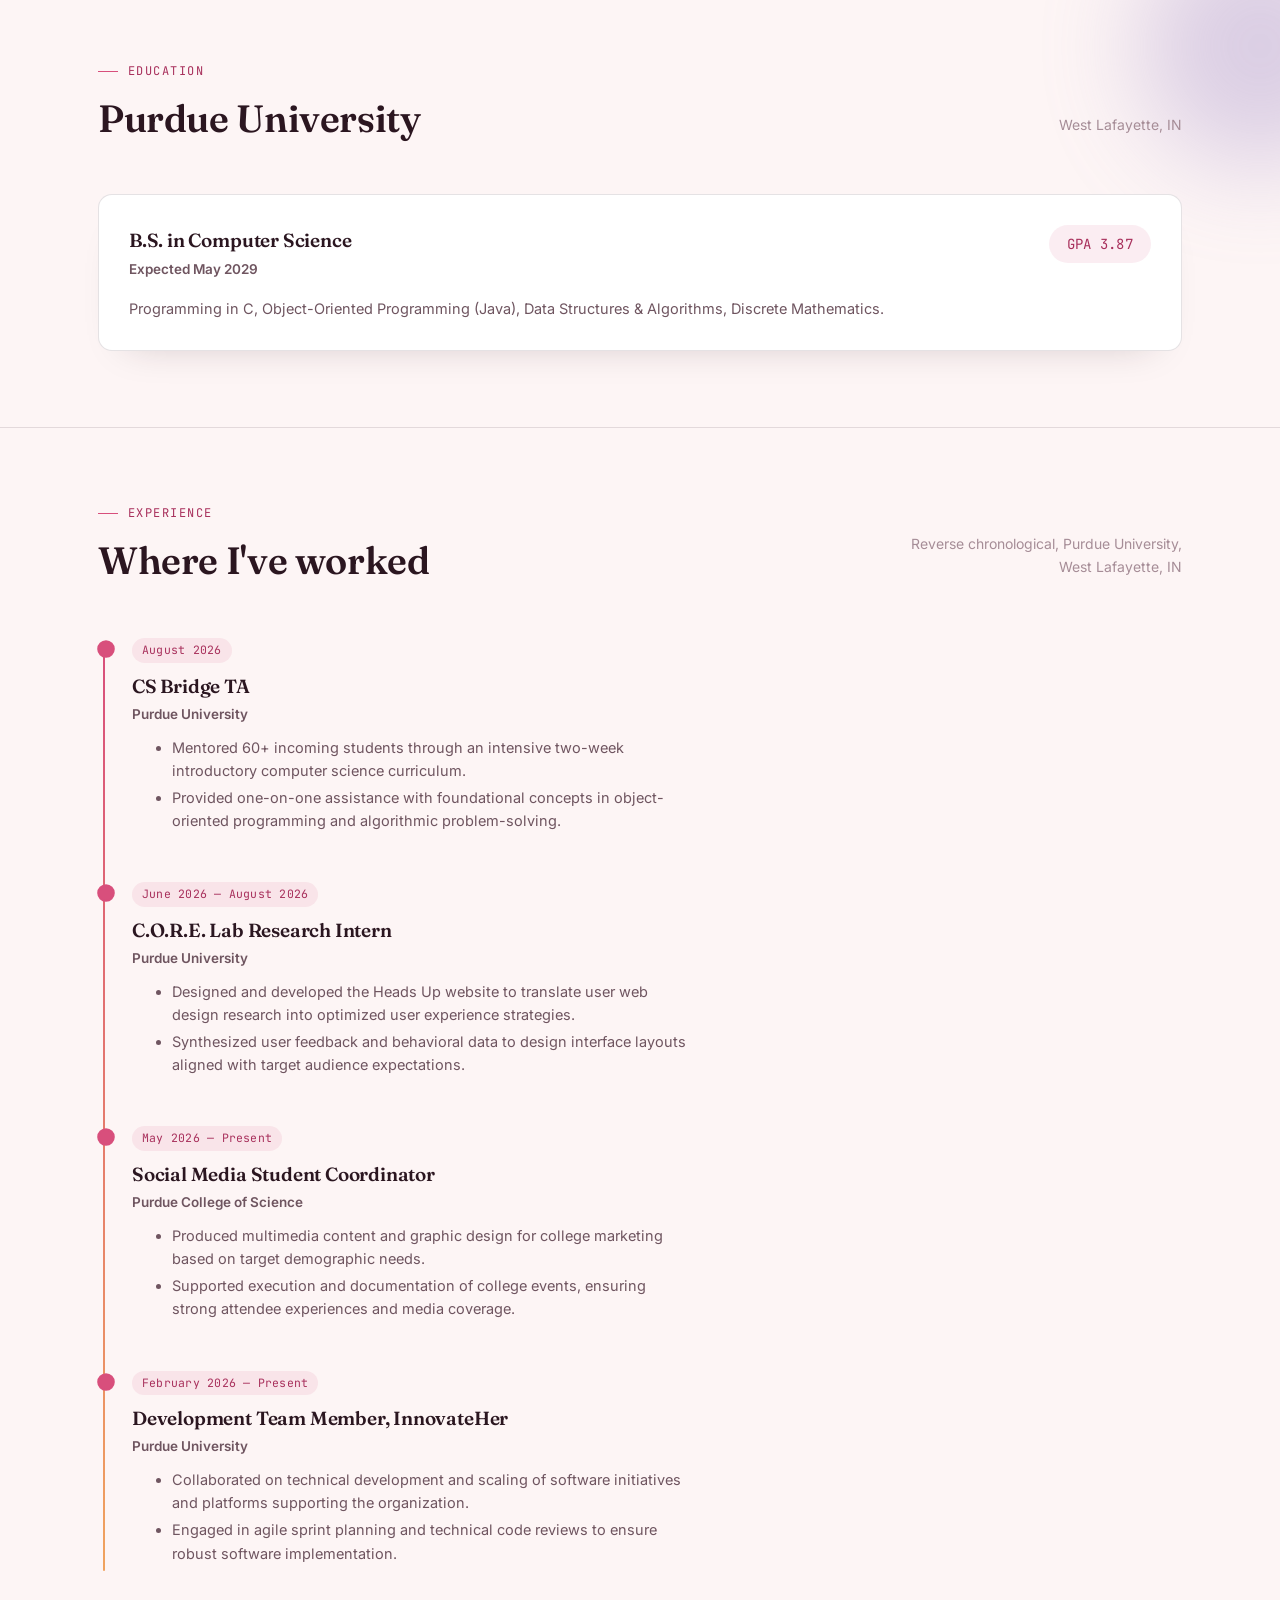
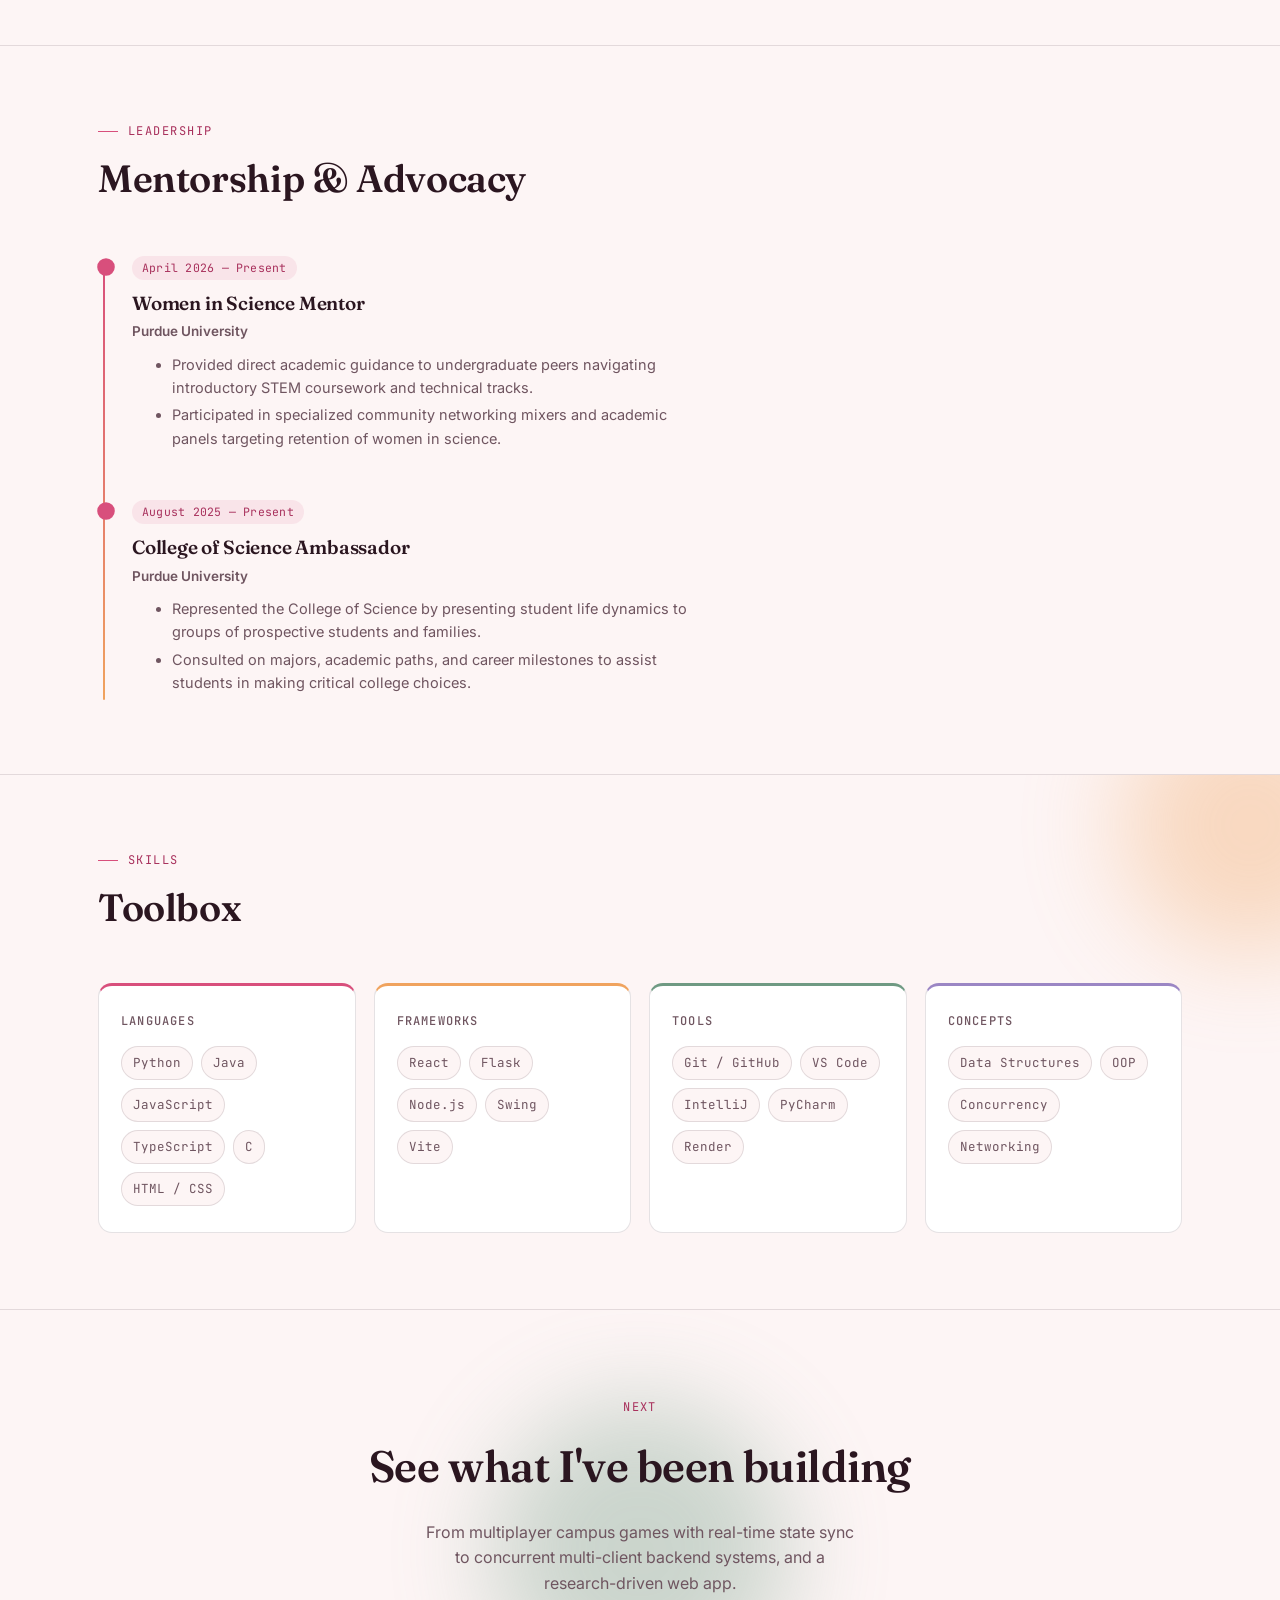
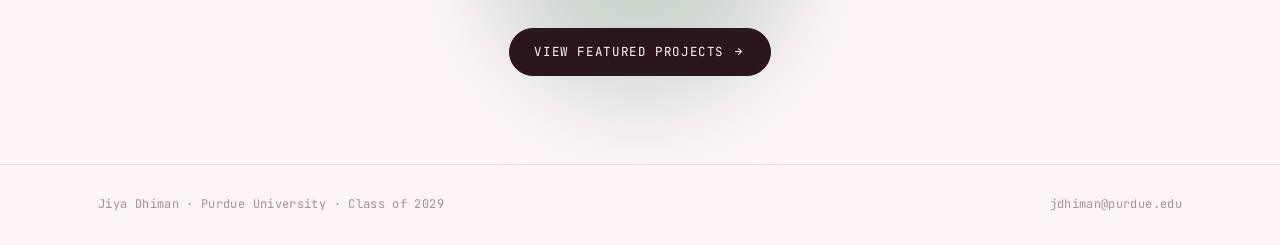
==== commit 5bd4fe7c: "added scroll bar at top and moved ambassador section" ====
--- a/index.html
+++ b/index.html
@@ -13,6 +13,8 @@
 <link rel="stylesheet" href="style.css">
 </head>
 <body>
+
+<div class="scroll-progress"></div>
 
 <nav class="site-nav">
   <div class="wrap">
@@ -139,7 +141,17 @@
         <div class="timeline-fill"></div>
 
         <div class="tl-item reveal">
-          <div class="tl-date">June 2026 &mdash; Present</div>
+          <div class="tl-date">August 2026</div>
+          <h3 class="tl-role">CS Bridge TA</h3>
+          <div class="tl-org">Purdue University</div>
+          <ul class="tl-desc">
+            <li>Mentored 60+ incoming students through an intensive two-week introductory computer science curriculum.</li>
+            <li>Provided one-on-one assistance with foundational concepts in object-oriented programming and algorithmic problem-solving.</li>
+          </ul>
+        </div>
+
+        <div class="tl-item reveal">
+          <div class="tl-date">June 2026 &mdash; August 2026</div>
           <h3 class="tl-role">C.O.R.E. Lab Research Intern</h3>
           <div class="tl-org">Purdue University</div>
           <ul class="tl-desc">
@@ -159,16 +171,6 @@
         </div>
 
         <div class="tl-item reveal">
-          <div class="tl-date">August 2026</div>
-          <h3 class="tl-role">CS Bridge TA</h3>
-          <div class="tl-org">Purdue University</div>
-          <ul class="tl-desc">
-            <li>Mentored 60+ incoming students through an intensive two-week introductory computer science curriculum.</li>
-            <li>Provided one-on-one assistance with foundational concepts in object-oriented programming and algorithmic problem-solving.</li>
-          </ul>
-        </div>
-
-        <div class="tl-item reveal">
           <div class="tl-date">February 2026 &mdash; Present</div>
           <h3 class="tl-role">Development Team Member, InnovateHer</h3>
           <div class="tl-org">Purdue University</div>
@@ -178,6 +180,32 @@
           </ul>
         </div>
 
+      </div>
+    </div>
+  </section>
+
+  <section id="leadership">
+    <div class="wrap">
+      <div class="section-head">
+        <div>
+          <div class="eyebrow">Leadership</div>
+          <h2>Mentorship &amp; Advocacy</h2>
+        </div>
+      </div>
+
+      <div class="timeline reveal">
+        <div class="timeline-fill"></div>
+
+        <div class="tl-item reveal">
+          <div class="tl-date">April 2026 &mdash; Present</div>
+          <h3 class="tl-role">Women in Science Mentor</h3>
+          <div class="tl-org">Purdue University</div>
+          <ul class="tl-desc">
+            <li>Provided direct academic guidance to undergraduate peers navigating introductory STEM coursework and technical tracks.</li>
+            <li>Participated in specialized community networking mixers and academic panels targeting retention of women in science.</li>
+          </ul>
+        </div>
+
         <div class="tl-item reveal">
           <div class="tl-date">August 2025 &mdash; Present</div>
           <h3 class="tl-role">College of Science Ambassador</h3>
@@ -187,29 +215,6 @@
             <li>Consulted on majors, academic paths, and career milestones to assist students in making critical college choices.</li>
           </ul>
         </div>
-
-      </div>
-    </div>
-  </section>
-
-  <section id="leadership">
-    <div class="wrap">
-      <div class="section-head">
-        <div>
-          <div class="eyebrow">Leadership</div>
-          <h2>Mentorship</h2>
-        </div>
-      </div>
-      <div class="about-grid reveal">
-        <div>
-          <h3 class="tl-role" style="margin-bottom:4px;">Women in Science Mentor</h3>
-          <div class="tl-org">Purdue University &middot; April 2026 &mdash; Present</div>
-          <ul class="tl-desc" style="margin-top:14px;">
-            <li>Provided direct academic guidance to undergraduate peers navigating introductory STEM coursework and technical tracks.</li>
-            <li>Participated in specialized community networking mixers and academic panels targeting retention of women in science.</li>
-          </ul>
-        </div>
-        <div></div>
       </div>
     </div>
   </section>
@@ -288,6 +293,8 @@
   </div>
 </footer>
 
+<button class="back-to-top" aria-label="Back to top"><i class='bx bx-up-arrow-alt'></i></button>
+
 <script src="script.js"></script>
 </body>
 </html>
--- a/style.css
+++ b/style.css
@@ -352,6 +352,44 @@
   .about-grid{ grid-template-columns: 1fr; }
 }
 
+/* ============================== SCROLL PROGRESS ============================== */
+
+.scroll-progress{
+  position: fixed;
+  top: 0; left: 0;
+  height: 3px;
+  width: 0%;
+  background: linear-gradient(90deg, var(--apricot), var(--rose), var(--lavender));
+  z-index: 200;
+  transition: width 0.1s ease-out;
+}
+
+/* ============================== BACK TO TOP ============================== */
+
+.back-to-top{
+  position: fixed;
+  right: 26px;
+  bottom: 26px;
+  width: 46px; height: 46px;
+  border-radius: 50%;
+  background: var(--ink);
+  color: var(--paper);
+  border: none;
+  display: flex;
+  align-items: center;
+  justify-content: center;
+  font-size: 20px;
+  cursor: pointer;
+  box-shadow: 0 10px 26px -8px rgba(43, 22, 32, 0.45);
+  opacity: 0;
+  visibility: hidden;
+  transform: translateY(10px);
+  transition: opacity 0.25s ease, transform 0.25s ease, background 0.2s ease, visibility 0.25s ease;
+  z-index: 90;
+}
+.back-to-top.is-visible{ opacity: 1; visibility: visible; transform: translateY(0); }
+.back-to-top:hover{ background: var(--rose-deep); transform: translateY(-3px); }
+
 /* ============================== PROJECTS PAGE ============================== */
 
 .page-hero{ padding: 84px 0 54px; text-align: center; position: relative; overflow: hidden; }
